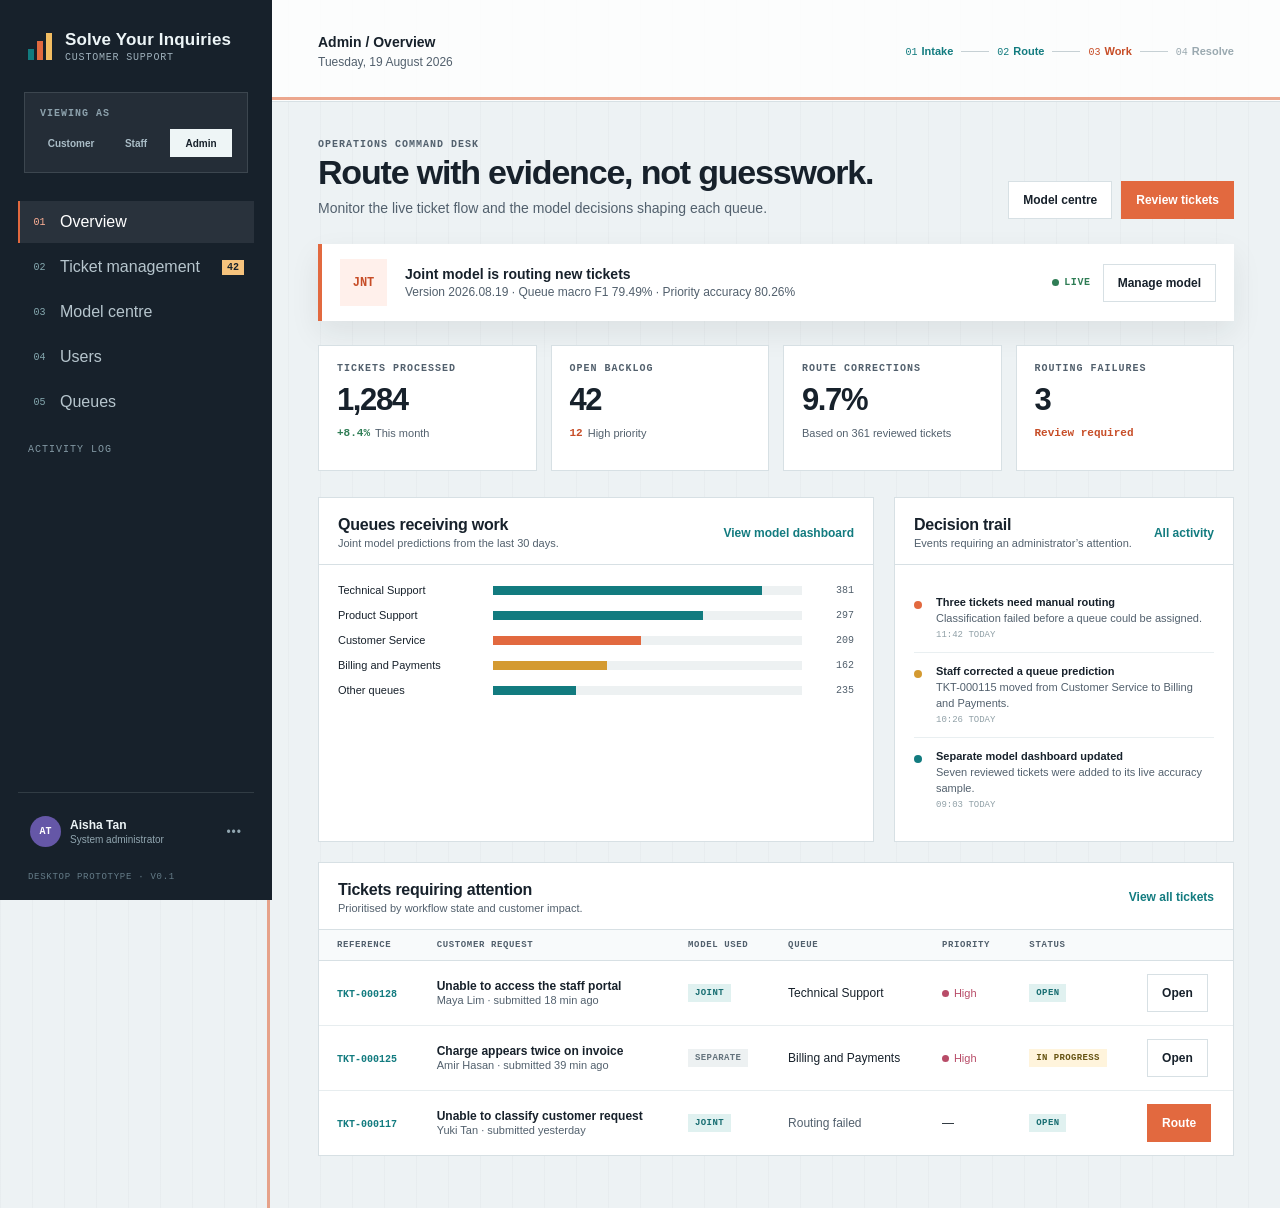
==== web/ui-prototype/index.html @ b02f675e "Tuned hyperparam Implemented Joint model to learn the relation between priority and queue Drafted Fr" ====
<!doctype html>
<html lang="en">
  <head>
    <meta charset="utf-8" />
    <meta name="viewport" content="width=device-width, initial-scale=1" />
    <meta name="description" content="Desktop UI prototype for the customer support ticket system." />
    <title>Signal Desk — Ticket Operations</title>
    <link rel="stylesheet" href="styles.css" />
  </head>
  <body>
    <div class="app-shell">
      <aside class="sidebar" aria-label="Primary navigation">
        <a class="brand" href="#" data-action="go-dashboard" aria-label="Return to dashboard">
          <span class="brand-mark" aria-hidden="true"><i></i><i></i><i></i></span>
          <span>
            <strong>Solve Your Inquiries</strong>
            <small>customer support</small>
          </span>
        </a>

        <section class="role-picker" aria-label="Prototype role selector">
          <span class="eyebrow">Viewing as</span>
          <div class="role-buttons" role="group" aria-label="Select a prototype role">
            <button class="role-button" type="button" data-role="customer">Customer</button>
            <button class="role-button" type="button" data-role="staff">Staff</button>
            <button class="role-button active" type="button" data-role="admin">Admin</button>
          </div>
        </section>

        <nav id="primary-navigation" class="primary-navigation"></nav>

        <div class="sidebar-foot">
          <div id="account-menu-shell" class="account-menu-shell">
          <button id="account-menu-trigger" class="user-chip" type="button" data-action="toggle-account-menu" aria-expanded="false" aria-controls="account-menu">
            <span class="avatar avatar-admin">AT</span>
            <span>
              <strong id="user-name">Aisha Tan</strong>
              <small id="user-role">System administrator</small>
            </span>
            <span class="account-menu-caret" aria-hidden="true">•••</span>
          </button>
          <div id="account-menu" class="account-popover" role="menu" aria-label="Account menu" hidden>
            <div class="account-popover-profile"><span>Signed in as</span><strong id="account-menu-name">Aisha Tan</strong><small id="account-menu-role">System administrator</small></div>
            <div class="account-popover-actions">
              <button class="account-menu-item" type="button" role="menuitem" data-action="edit-profile">Edit profile</button>
              <button class="account-menu-item" type="button" role="menuitem" data-action="change-password">Change password</button>
              <span class="account-menu-divider" aria-hidden="true"></span>
              <button class="account-menu-item account-menu-danger" type="button" role="menuitem" data-action="log-out">Log out</button>
            </div>
          </div>
          </div>
          <p class="prototype-note">DESKTOP PROTOTYPE · V0.1</p>
        </div>
      </aside>

      <section class="workspace">
        <header class="topbar">
          <div>
            <p id="breadcrumb" class="breadcrumb">Administrator / Overview</p>
            <p class="date-line">Tuesday, 19 August 2026</p>
          </div>
          <div class="routing-rail" aria-label="Ticket workflow">
            <span class="rail-step complete">01 <b>Intake</b></span>
            <span class="rail-line"></span>
            <span class="rail-step complete">02 <b>Route</b></span>
            <span class="rail-line"></span>
            <span class="rail-step current">03 <b>Work</b></span>
            <span class="rail-line"></span>
            <span class="rail-step">04 <b>Resolve</b></span>
          </div>
        </header>

        <main id="main-content" class="main-content" tabindex="-1"></main>
      </section>
    </div>

    <div id="toast" class="toast" role="status" aria-live="polite"></div>
    <script src="app.js"></script>
  </body>
</html>
---- web/ui-prototype/styles.css ----
:root {
  --ink: #17212b;
  --ink-soft: #52606d;
  --slate: #253746;
  --mist: #edf2f4;
  --paper: #ffffff;
  --line: #d7e0e4;
  --signal: #e2693f;
  --signal-deep: #c74d27;
  --teal: #127b7f;
  --teal-pale: #e0f1f0;
  --gold: #d49a31;
  --gold-pale: #fff4dc;
  --violet: #6557a7;
  --rose: #b84c68;
  --success: #2f7d55;
  --sidebar-width: 272px;
  --shadow: 0 12px 30px rgba(23, 33, 43, 0.08);
  font-family: "Segoe UI", "Helvetica Neue", Arial, sans-serif;
  color: var(--ink);
  background: var(--mist);
}

* { box-sizing: border-box; }

body {
  margin: 0;
  min-width: 1180px;
  min-height: 100vh;
  background:
    linear-gradient(90deg, rgba(23, 33, 43, 0.025) 1px, transparent 1px) 0 0 / 32px 32px,
    var(--mist);
}

button, input, select, textarea { font: inherit; }
button { cursor: pointer; }

.app-shell { min-height: 100vh; }

.sidebar {
  position: fixed;
  z-index: 2;
  inset: 0 auto 0 0;
  display: flex;
  flex-direction: column;
  width: var(--sidebar-width);
  height: 100vh;
  overflow-y: auto;
  padding: 30px 18px 18px;
  color: #edf5f7;
  background: var(--ink);
}

.brand { display: flex; align-items: center; gap: 12px; padding: 0 10px 29px; color: inherit; text-decoration: none; }
.brand strong { display: block; font-family: Bahnschrift, "Arial Narrow", sans-serif; font-size: 17px; font-weight: 700; letter-spacing: 0.01em; white-space: nowrap; }
.brand small { display: block; margin-top: 2px; color: #9eb0bb; font-family: Consolas, monospace; font-size: 10px; letter-spacing: 0.08em; text-transform: uppercase; }
.brand-mark { display: flex; align-items: end; gap: 3px; width: 25px; height: 27px; }
.brand-mark i { display: block; width: 6px; background: var(--signal); }
.brand-mark i:nth-child(1) { height: 11px; background: var(--teal); }
.brand-mark i:nth-child(2) { height: 19px; }
.brand-mark i:nth-child(3) { height: 27px; background: #f2bd62; }

.eyebrow { display: block; color: var(--ink-soft); font-family: Consolas, monospace; font-size: 10px; font-weight: 700; letter-spacing: 0.1em; text-transform: uppercase; }
.role-picker { margin: 0 6px 28px; padding: 15px; border: 1px solid rgba(220, 238, 240, 0.13); background: rgba(255, 255, 255, 0.055); }
.role-picker .eyebrow { color: #8ca1ac; }
.role-buttons { display: grid; grid-template-columns: repeat(3, 1fr); gap: 3px; margin-top: 10px; }
.role-button { min-height: 28px; padding: 3px 1px; color: #aabdc7; border: 0; background: transparent; font-size: 10px; font-weight: 700; }
.role-button.active { color: var(--ink); background: #eef5f6; }

.primary-navigation { display: grid; gap: 3px; }
.nav-section-label { margin: 18px 10px 6px; color: #8298a3; font-family: Consolas, monospace; font-size: 10px; letter-spacing: 0.1em; text-transform: uppercase; }
.nav-item { display: flex; align-items: center; gap: 11px; min-height: 42px; padding: 0 10px; color: #b6c5cd; border: 0; border-left: 2px solid transparent; background: transparent; text-align: left; }
.nav-item:hover { color: #ffffff; background: rgba(255, 255, 255, 0.055); }
.nav-item.active { color: #fff; border-left-color: var(--signal); background: rgba(255, 255, 255, 0.08); }
.nav-mark { display: inline-grid; place-items: center; width: 19px; color: #85a8af; font-family: Consolas, monospace; font-size: 10px; }
.nav-item.active .nav-mark { color: #ffb196; }
.nav-badge { margin-left: auto; min-width: 22px; padding: 2px 5px; color: var(--ink); background: #f4f7f8; font-family: Consolas, monospace; font-size: 10px; font-weight: 700; text-align: center; }
.nav-badge.warm { background: #f6c37d; }
.nav-badges { display: flex; gap: 5px; margin-left: auto; }
.nav-badges .nav-badge { margin-left: 0; border: 1px solid rgba(215, 224, 228, 0.8); }
.nav-badges .nav-badge.warm { border-color: #f6c37d; }

.sidebar-foot { margin-top: auto; padding: 17px 7px 0; border-top: 1px solid rgba(222, 239, 240, 0.13); }
.account-menu-shell { position: relative; }
.user-chip { display: flex; align-items: center; width: 100%; gap: 9px; padding: 6px 5px; color: inherit; border: 0; background: transparent; text-align: left; }
.user-chip:hover, .user-chip[aria-expanded="true"] { background: rgba(255, 255, 255, 0.08); }
.user-chip strong { display: block; font-size: 12px; }
.user-chip small { display: block; margin-top: 2px; color: #91a6b0; font-size: 10px; }
.avatar { display: inline-grid; flex: 0 0 31px; place-items: center; width: 31px; height: 31px; color: #fff; background: var(--violet); border-radius: 50%; font-family: Consolas, monospace; font-size: 10px; font-weight: 700; }
.avatar-customer { background: var(--teal); }
.avatar-staff { background: var(--gold); color: var(--ink); }
.account-menu-caret { margin-left: auto; color: #91a6b0; font-size: 12px; letter-spacing: 1px; }
.account-popover { position: absolute; z-index: 10; bottom: calc(100% + 12px); left: 0; width: 236px; padding: 8px; color: #edf5f7; border: 1px solid rgba(220, 238, 240, 0.2); background: #20313e; box-shadow: 0 18px 42px rgba(6, 13, 20, 0.44); }
.account-popover-profile { padding: 12px; border-left: 3px solid var(--teal); background: rgba(255, 255, 255, 0.06); }
.account-popover-profile span { display: block; color: #9eb0bb; font-family: Consolas, monospace; font-size: 9px; letter-spacing: 0.07em; text-transform: uppercase; }
.account-popover-profile strong { display: block; margin-top: 6px; font-size: 12px; }
.account-popover-profile small { display: block; margin-top: 2px; color: #aabdc7; font-size: 10px; }
.account-popover-actions { display: grid; gap: 2px; padding-top: 7px; }
.account-menu-item { width: 100%; min-height: 34px; padding: 0 10px; color: #dce8ec; border: 0; background: transparent; font-size: 11px; font-weight: 700; text-align: left; }
.account-menu-item:hover { color: #fff; background: rgba(255, 255, 255, 0.09); }
.account-menu-divider { display: block; height: 1px; margin: 5px 0; background: rgba(220, 238, 240, 0.15); }
.account-menu-danger { color: #ffae92; }
.account-menu-danger:hover { color: #fff1ec; background: rgba(226, 105, 63, 0.2); }
.prototype-note { margin: 19px 3px 0; color: #657c88; font-family: Consolas, monospace; font-size: 9px; letter-spacing: 0.08em; }

.workspace { min-width: 0; min-height: 100vh; margin-left: var(--sidebar-width); }
.topbar { display: flex; align-items: center; justify-content: space-between; min-height: 102px; padding: 22px 46px 20px; border-bottom: 1px solid var(--line); background: rgba(255, 255, 255, 0.84); }
.breadcrumb { margin: 0; color: var(--ink); font-family: Bahnschrift, "Arial Narrow", sans-serif; font-size: 14px; font-weight: 700; }
.date-line { margin: 5px 0 0; color: var(--ink-soft); font-size: 12px; }
.routing-rail { display: flex; align-items: center; gap: 8px; }
.routing-rail[hidden] { display: none; }
.topbar.customer-topbar { justify-content: flex-start; min-height: 68px; padding-top: 17px; padding-bottom: 17px; }
.topbar.customer-topbar .date-line { margin: 0; }
.rail-step { display: flex; align-items: baseline; gap: 4px; color: #9aa9b0; font-family: Consolas, monospace; font-size: 10px; }
.rail-step b { font-family: "Segoe UI", sans-serif; font-size: 11px; }
.rail-step.complete { color: var(--teal); }
.rail-step.current { color: var(--signal-deep); }
.rail-line { display: block; width: 28px; height: 1px; background: #c6d0d4; }

.main-content { max-width: 1540px; padding: 37px 46px 52px; }
.page-heading { display: flex; align-items: end; justify-content: space-between; gap: 24px; margin-bottom: 25px; }
.page-heading h1 { max-width: 680px; margin: 5px 0 0; font-family: Bahnschrift, "Arial Narrow", sans-serif; font-size: 34px; font-weight: 700; letter-spacing: -0.035em; line-height: 1; }
.page-heading p { margin: 9px 0 0; color: var(--ink-soft); font-size: 14px; line-height: 1.5; }
.heading-actions { display: flex; align-items: center; gap: 9px; }

.button { min-height: 38px; padding: 0 14px; border: 1px solid var(--ink); background: var(--ink); color: #fff; font-size: 12px; font-weight: 700; }
.button:hover { background: var(--slate); }
.button.secondary { color: var(--ink); border-color: var(--line); background: var(--paper); }
.button.secondary:hover { border-color: var(--ink-soft); background: #f8fafb; }
.button.signal { border-color: var(--signal); background: var(--signal); }
.button.signal:hover { border-color: var(--signal-deep); background: var(--signal-deep); }
.button.text { min-height: auto; padding: 0; color: var(--teal); border: 0; background: transparent; }

.model-banner { display: grid; grid-template-columns: auto minmax(0, 1fr) auto; align-items: center; gap: 18px; margin-bottom: 24px; padding: 15px 18px; border-left: 4px solid var(--signal); background: var(--paper); box-shadow: var(--shadow); }
.model-token { display: grid; place-items: center; width: 47px; height: 47px; color: var(--signal-deep); background: #fff0eb; font-family: Consolas, monospace; font-size: 12px; font-weight: 700; }
.model-banner strong { display: block; font-size: 14px; }
.model-banner p { margin: 3px 0 0; color: var(--ink-soft); font-size: 12px; }
.model-banner-actions { display: flex; align-items: center; gap: 12px; }
.live-dot { display: inline-flex; align-items: center; gap: 5px; color: var(--success); font-family: Consolas, monospace; font-size: 10px; font-weight: 700; letter-spacing: 0.06em; }
.live-dot::before { width: 7px; height: 7px; content: ""; background: currentColor; border-radius: 50%; }

.metric-grid { display: grid; grid-template-columns: repeat(4, minmax(0, 1fr)); gap: 14px; margin-bottom: 26px; }
.customer-metric-grid { grid-template-columns: repeat(2, minmax(0, 1fr)); max-width: 740px; }
.metric-card { min-height: 126px; padding: 17px 18px; border: 1px solid var(--line); background: var(--paper); }
.metric-card .eyebrow { margin-bottom: 10px; }
.metric-card-header { display: flex; align-items: flex-start; justify-content: space-between; min-height: 20px; margin-bottom: 10px; }
.metric-card-header .eyebrow { margin-bottom: 0; }
.metric-swap { display: grid; place-items: center; width: 24px; height: 24px; margin: -4px -4px 0 8px; color: var(--teal); border: 1px solid var(--line); background: var(--paper); font-size: 15px; line-height: 1; }
.metric-swap:hover { color: var(--signal-deep); border-color: var(--signal); background: #fff7f3; }
.metric-value { font-family: Bahnschrift, "Arial Narrow", sans-serif; font-size: 31px; font-weight: 700; letter-spacing: -0.045em; line-height: 1; }
.metric-footer { display: flex; align-items: center; gap: 5px; margin-top: 12px; color: var(--ink-soft); font-size: 11px; }
.period-label { color: var(--teal); font-family: Consolas, monospace; font-size: 9px; font-weight: 700; letter-spacing: 0.04em; text-transform: uppercase; }
.trend { color: var(--success); font-family: Consolas, monospace; font-weight: 700; }
.trend.warn { color: var(--signal-deep); }

.two-column { display: grid; grid-template-columns: minmax(0, 1.5fr) minmax(340px, 0.86fr); gap: 20px; }
.panel { border: 1px solid var(--line); background: var(--paper); }
.panel-head { display: flex; align-items: center; justify-content: space-between; gap: 18px; padding: 18px 19px 15px; border-bottom: 1px solid var(--line); }
.panel-head h2 { margin: 0; font-family: Bahnschrift, "Arial Narrow", sans-serif; font-size: 16px; letter-spacing: -0.015em; }
.panel-head p { margin: 3px 0 0; color: var(--ink-soft); font-size: 11px; }
.panel-body { padding: 19px; }

.bar-list { display: grid; gap: 13px; }
.bar-row { display: grid; grid-template-columns: 145px minmax(0, 1fr) 42px; align-items: center; gap: 10px; }
.bar-label { overflow: hidden; font-size: 11px; text-overflow: ellipsis; white-space: nowrap; }
.bar-track { height: 9px; overflow: hidden; background: #edf1f2; }
.bar-fill { display: block; height: 100%; background: var(--teal); }
.bar-fill.signal { background: var(--signal); }
.bar-fill.gold { background: var(--gold); }
.bar-value { color: var(--ink-soft); font-family: Consolas, monospace; font-size: 10px; text-align: right; }

.activity-list { display: grid; gap: 0; }
.activity-item { display: grid; grid-template-columns: 12px minmax(0, 1fr); gap: 10px; padding: 12px 0; border-bottom: 1px solid #e9eff1; }
.activity-item:last-child { border-bottom: 0; }
.activity-dot { width: 8px; height: 8px; margin-top: 5px; background: var(--teal); border-radius: 50%; }
.activity-dot.signal { background: var(--signal); }
.activity-dot.gold { background: var(--gold); }
.activity-item strong { display: block; font-size: 11px; font-weight: 700; }
.activity-item p { margin: 3px 0 0; color: var(--ink-soft); font-size: 11px; line-height: 1.45; }
.activity-item time { display: block; margin-top: 3px; color: #90a0a7; font-family: Consolas, monospace; font-size: 9px; }

.table-panel { margin-top: 20px; }
.data-table { width: 100%; border-collapse: collapse; }
.data-table th { padding: 10px 18px; color: var(--ink-soft); border-bottom: 1px solid var(--line); background: #f8fafb; font-family: Consolas, monospace; font-size: 9px; font-weight: 700; letter-spacing: 0.07em; text-align: left; text-transform: uppercase; }
.data-table td { padding: 13px 18px; border-bottom: 1px solid #e7edef; font-size: 12px; vertical-align: middle; }
.data-table tr:last-child td { border-bottom: 0; }
.data-table tbody tr:hover { background: #fbfcfc; }
.customer-ticket-row { cursor: pointer; }
.customer-ticket-row:hover td { background: #f7fbfb; }
.customer-ticket-row:focus { position: relative; outline: 3px solid rgba(226, 105, 63, 0.5); outline-offset: -3px; }
.customer-ticket-row.draft-ticket-row td { background: #fbfcfc; }
.customer-ticket-row.draft-ticket-row:hover td { background: #f2f7f8; }
.ticket-code { color: var(--teal); font-family: Consolas, monospace; font-size: 10px; font-weight: 700; }
.ticket-subject { display: block; max-width: 260px; overflow: hidden; font-weight: 700; text-overflow: ellipsis; white-space: nowrap; }
.muted { color: var(--ink-soft); font-size: 11px; }
.status { display: inline-block; padding: 4px 7px; font-family: Consolas, monospace; font-size: 9px; font-weight: 700; letter-spacing: 0.04em; text-transform: uppercase; }
.status.open { color: #176d71; background: var(--teal-pale); }
.status.progress { color: #665312; background: var(--gold-pale); }
.status.waiting { color: #76566a; background: #f7eaf0; }
.status.resolved { color: #376c4b; background: #e5f2e9; }
.status.draft { color: #64737d; background: #edf1f2; }
.status.pending-close { color: #4c5a7a; background: #e8edf8; }
.priority { display: inline-flex; align-items: center; gap: 5px; font-size: 11px; }
.priority::before { width: 7px; height: 7px; content: ""; background: currentColor; border-radius: 50%; }
.priority.high { color: var(--rose); }
.priority.medium { color: var(--gold); }
.priority.low { color: var(--teal); }
.row-action { min-height: 30px; padding: 0 10px; white-space: nowrap; font-size: 10px; }
.draft-actions { display: flex; align-items: center; gap: 12px; white-space: nowrap; }
.button.danger-text { color: var(--signal-deep); }
.customer-action-note { display: inline-block; color: #4c5a7a; font-family: Consolas, monospace; font-size: 9px; font-weight: 700; letter-spacing: 0.03em; text-transform: uppercase; }
.customer-action-note.closed { color: var(--success); }

.tabs { display: flex; gap: 4px; padding: 0 19px; border-bottom: 1px solid var(--line); }
.tab { padding: 12px 3px 10px; margin-right: 16px; color: var(--ink-soft); border: 0; border-bottom: 2px solid transparent; background: transparent; font-size: 11px; font-weight: 700; }
.tab.active { color: var(--ink); border-bottom-color: var(--signal); }
.model-compare { display: grid; grid-template-columns: 1fr 1fr; gap: 1px; margin-bottom: 20px; background: var(--line); }
.compare-card { min-height: 136px; padding: 18px; background: var(--paper); }
.compare-card.selected { border-top: 3px solid var(--signal); }
.compare-card h3 { margin: 0; font-size: 13px; }
.compare-card p { margin: 5px 0 0; color: var(--ink-soft); font-size: 11px; line-height: 1.4; }
.compare-stat { margin-top: 15px; font-family: Bahnschrift, sans-serif; font-size: 24px; font-weight: 700; letter-spacing: -0.03em; }

.form-shell { max-width: 850px; }
.form-card { padding: 28px; border: 1px solid var(--line); background: var(--paper); box-shadow: var(--shadow); }
.account-form-shell { max-width: 760px; }
.account-form-card { overflow: hidden; }
.account-identity-strip { display: flex; align-items: center; gap: 14px; margin: -28px -28px 26px; padding: 20px 28px; border-bottom: 1px solid var(--line); background: #f8fafb; }
.account-profile-avatar { display: grid; flex: 0 0 44px; place-items: center; width: 44px; height: 44px; color: #fff; background: var(--violet); border-radius: 50%; font-family: Consolas, monospace; font-size: 12px; font-weight: 700; }
.account-identity-strip strong { display: block; margin-top: 5px; font-family: Bahnschrift, "Arial Narrow", sans-serif; font-size: 17px; letter-spacing: -0.02em; }
.account-identity-strip p { margin: 3px 0 0; color: var(--ink-soft); font-size: 11px; }
.security-strip { margin: -8px 0 24px; padding: 15px 16px; border-left: 3px solid var(--signal); background: #fff4ef; }
.security-strip strong { display: block; margin-top: 7px; font-size: 13px; }
.security-strip p { margin: 4px 0 0; color: #715447; font-size: 11px; line-height: 1.45; }
.password-requirements { display: grid; grid-template-columns: repeat(2, minmax(0, 1fr)); gap: 8px 16px; margin: 19px 0 0; padding: 15px 0 0; border-top: 1px solid var(--line); list-style: none; }
.password-requirements li { position: relative; padding-left: 18px; color: var(--ink-soft); font-size: 11px; }
.password-requirements li::before { position: absolute; left: 0; content: "○"; color: #8ea0a8; font-size: 12px; line-height: 1; }
.password-requirements li.met { color: var(--success); }
.password-requirements li.met::before { content: "✓"; color: var(--success); font-weight: 700; }
.form-grid { display: grid; grid-template-columns: 1fr 1fr; gap: 18px; }
.form-field { display: grid; gap: 7px; }
.form-field.full { grid-column: 1 / -1; }
.form-field label { font-size: 12px; font-weight: 700; }
.form-field label span { color: var(--ink-soft); font-weight: 400; }
.form-field input, .form-field select, .form-field textarea { width: 100%; padding: 10px 11px; color: var(--ink); border: 1px solid #bdcbd1; outline: 0; background: #fff; font-size: 13px; }
.form-field textarea { min-height: 158px; resize: vertical; line-height: 1.5; }
.form-field input:focus, .form-field select:focus, .form-field textarea:focus { border-color: var(--teal); box-shadow: 0 0 0 3px rgba(18, 123, 127, 0.12); }
.field-help { margin: 0; color: var(--ink-soft); font-size: 11px; line-height: 1.45; }
.form-error { margin: 18px 0 0; padding: 11px 13px; color: #8b2c2c; border-left: 3px solid var(--rose); background: #fbebeb; font-size: 12px; line-height: 1.45; }
.form-actions { display: flex; align-items: center; gap: 9px; margin-top: 23px; }
.notice { display: flex; gap: 10px; margin: 20px 0; padding: 13px 14px; color: #3f5963; border-left: 3px solid var(--teal); background: #edf7f7; font-size: 12px; line-height: 1.5; }
.notice strong { color: var(--ink); }

.queue-banner { display: grid; grid-template-columns: minmax(330px, 1.65fr) repeat(3, minmax(160px, 1fr)); align-items: stretch; margin-bottom: 22px; color: #effafa; background: var(--slate); }
.queue-banner > div { min-width: 0; padding: 18px 22px; }
.queue-banner .eyebrow { color: #aac4ca; }
.queue-banner h2 { margin: 5px 0 0; font-family: Bahnschrift, sans-serif; font-size: 22px; letter-spacing: -0.03em; }
.queue-banner p { margin: 4px 0 0; color: #b9ced2; font-size: 12px; }
.queue-count { display: flex; flex-direction: column; justify-content: center; border-left: 1px solid rgba(255,255,255,0.18); font-family: Consolas, monospace; font-size: 10px; }
.queue-count strong { display: block; margin-top: 4px; color: #fff; font-family: Bahnschrift, sans-serif; font-size: 24px; letter-spacing: -0.03em; }

.empty-state { display: grid; place-items: center; min-height: 320px; padding: 40px; border: 1px dashed #b7c7cd; color: var(--ink-soft); text-align: center; }
.empty-state strong { display: block; margin-bottom: 6px; color: var(--ink); font-family: Bahnschrift, sans-serif; font-size: 18px; }
.empty-state p { max-width: 360px; margin: 0; font-size: 12px; line-height: 1.5; }

.sr-only { position: absolute; width: 1px; height: 1px; padding: 0; margin: -1px; overflow: hidden; clip: rect(0, 0, 0, 0); white-space: nowrap; border: 0; }

.ticket-dialog-backdrop { position: fixed; z-index: 4; inset: 0; display: grid; place-items: center; padding: 36px; background: rgba(23, 33, 43, 0.44); }
.ticket-dialog { width: min(820px, 100%); max-height: calc(100vh - 72px); overflow: auto; border-top: 4px solid var(--signal); background: var(--paper); box-shadow: 0 24px 70px rgba(23, 33, 43, 0.34); }
.ticket-dialog-header { display: flex; align-items: flex-start; justify-content: space-between; gap: 24px; padding: 25px 28px 19px; border-bottom: 1px solid var(--line); }
.ticket-dialog-header h2 { max-width: 620px; margin: 7px 0 0; font-family: Bahnschrift, "Arial Narrow", sans-serif; font-size: 25px; letter-spacing: -0.03em; line-height: 1.1; }
.dialog-close { display: grid; flex: 0 0 34px; place-items: center; width: 34px; height: 34px; padding: 0; color: var(--ink-soft); border: 1px solid var(--line); background: var(--paper); font-size: 24px; line-height: 1; }
.dialog-close:hover { color: var(--ink); border-color: var(--ink-soft); background: #f8fafb; }
.ticket-dialog-meta { display: grid; grid-template-columns: repeat(3, 1fr); gap: 1px; margin: 0; background: var(--line); }
.ticket-dialog-meta > div { min-height: 82px; padding: 15px 28px; background: #f8fafb; }
.ticket-dialog-meta dt { color: var(--ink-soft); font-family: Consolas, monospace; font-size: 9px; font-weight: 700; letter-spacing: 0.08em; text-transform: uppercase; }
.ticket-dialog-meta dd { margin: 9px 0 0; font-size: 12px; }
.ticket-dialog-body { padding: 25px 28px 28px; }
.ticket-dialog-body h3 { margin: 0 0 13px; font-family: Bahnschrift, "Arial Narrow", sans-serif; font-size: 16px; }
.conversation { display: grid; gap: 11px; }
.conversation-message { max-width: 86%; padding: 13px 15px; border-left: 3px solid var(--teal); background: #edf7f7; }
.conversation-message.customer-message { justify-self: end; border-right: 3px solid #c7d1d6; border-left: 0; background: #f5f7f8; }
.conversation-message span { display: block; margin-bottom: 5px; color: var(--ink-soft); font-family: Consolas, monospace; font-size: 9px; font-weight: 700; letter-spacing: 0.07em; text-transform: uppercase; }
.conversation-message p { margin: 0; color: #32444e; font-size: 12px; line-height: 1.55; }
.reply-form { margin-top: 23px; padding-top: 21px; border-top: 1px solid var(--line); }
.reply-form label { display: block; margin-bottom: 8px; font-size: 12px; font-weight: 700; }
.reply-form textarea { width: 100%; min-height: 118px; padding: 10px 11px; color: var(--ink); border: 1px solid #bdcbd1; outline: 0; background: #fff; font-size: 13px; line-height: 1.5; resize: vertical; }
.reply-form textarea:focus { border-color: var(--teal); box-shadow: 0 0 0 3px rgba(18, 123, 127, 0.12); }

.toast { position: fixed; right: 28px; bottom: 28px; z-index: 5; max-width: 360px; padding: 14px 16px; color: #fff; background: var(--ink); box-shadow: 0 16px 32px rgba(23,33,43,.22); font-size: 12px; opacity: 0; pointer-events: none; transform: translateY(12px); transition: opacity .18s ease, transform .18s ease; }
.toast.show { opacity: 1; transform: translateY(0); }

:focus-visible { outline: 3px solid rgba(226, 105, 63, 0.58); outline-offset: 2px; }
@media (prefers-reduced-motion: reduce) { *, *::before, *::after { scroll-behavior: auto !important; transition: none !important; } }
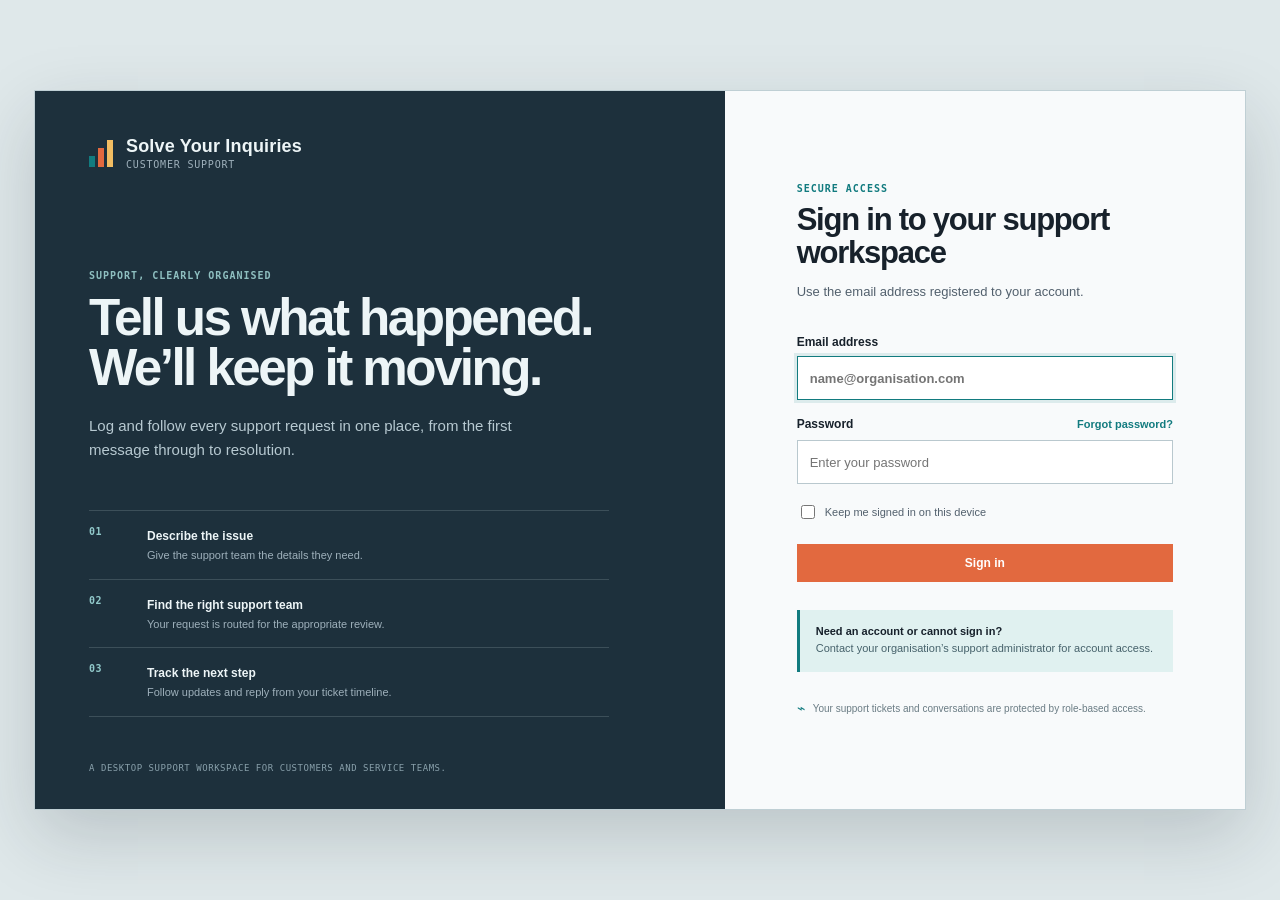
==== commit d6c3b0c6: "Experiment: Merging similar class (IT Support and Technical Support) accuracy increases ~3.5% with t" ====
--- a/web/ui-prototype/index.html
+++ b/web/ui-prototype/index.html
@@ -4,11 +4,46 @@
     <meta charset="utf-8" />
     <meta name="viewport" content="width=device-width, initial-scale=1" />
     <meta name="description" content="Desktop UI prototype for the customer support ticket system." />
-    <title>Signal Desk — Ticket Operations</title>
+    <title>Solve Your Inquiries — Customer Support</title>
+    <!-- DJANGO:BASE -->
     <link rel="stylesheet" href="styles.css" />
   </head>
   <body>
-    <div class="app-shell">
+    <section id="login-screen" class="login-screen" aria-labelledby="login-title">
+      <div class="login-frame">
+        <section class="login-intro" aria-label="About Solve Your Inquiries">
+          <a class="login-brand" href="#" aria-label="Solve Your Inquiries home">
+            <span class="brand-mark" aria-hidden="true"><i></i><i></i><i></i></span>
+            <span><strong>Solve Your Inquiries</strong><small>customer support</small></span>
+          </a>
+          <div class="login-intro-copy">
+            <span class="eyebrow">Support, clearly organised</span>
+            <h1>Tell us what happened.<br />We’ll keep it moving.</h1>
+            <p>Log and follow every support request in one place, from the first message through to resolution.</p>
+          </div>
+          <ol class="login-route" aria-label="How the support service works">
+            <li><span>01</span><div><strong>Describe the issue</strong><p>Give the support team the details they need.</p></div></li>
+            <li><span>02</span><div><strong>Find the right support team</strong><p>Your request is routed for the appropriate review.</p></div></li>
+            <li><span>03</span><div><strong>Track the next step</strong><p>Follow updates and reply from your ticket timeline.</p></div></li>
+          </ol>
+          <p class="login-intro-foot">A desktop support workspace for customers and service teams.</p>
+        </section>
+        <main class="login-card">
+          <div class="login-card-head"><span class="eyebrow">Secure access</span><h2 id="login-title">Sign in to your support workspace</h2><p>Use the email address registered to your account.</p></div>
+          <form id="public-login-form" class="login-form">
+            <label for="login-email">Email address<input id="login-email" name="login-email" type="email" autocomplete="email" placeholder="name@organisation.com" required /></label>
+            <div class="login-password-label"><label for="login-password">Password</label><button class="login-text-action" type="button" data-action="forgot-password">Forgot password?</button></div>
+            <input id="login-password" name="login-password" type="password" autocomplete="current-password" placeholder="Enter your password" required />
+            <label class="login-remember"><input type="checkbox" name="remember-session" /> <span>Keep me signed in on this device</span></label>
+            <button class="button signal login-submit" type="submit">Sign in</button>
+          </form>
+          <div class="login-help"><strong>Need an account or cannot sign in?</strong><p>Contact your organisation’s support administrator for account access.</p></div>
+          <p class="login-security-note"><span aria-hidden="true">⌁</span> Your support tickets and conversations are protected by role-based access.</p>
+        </main>
+      </div>
+    </section>
+
+    <div class="app-shell" hidden>
       <aside class="sidebar" aria-label="Primary navigation">
         <a class="brand" href="#" data-action="go-dashboard" aria-label="Return to dashboard">
           <span class="brand-mark" aria-hidden="true"><i></i><i></i><i></i></span>
@@ -75,6 +110,9 @@
     </div>
 
     <div id="toast" class="toast" role="status" aria-live="polite"></div>
+    <!-- DJANGO:SESSION -->
+    <script src="vendor/gsap.min.js"></script>
+    <script src="motion.js"></script>
     <script src="app.js"></script>
   </body>
 </html>
--- a/web/ui-prototype/styles.css
+++ b/web/ui-prototype/styles.css
@@ -37,6 +37,44 @@
 
 .app-shell { min-height: 100vh; }
 
+.login-screen { display: grid; min-height: 100vh; padding: 34px; background: #dfe8ea; }
+.login-screen[hidden] { display: none; }
+.login-frame { display: grid; grid-template-columns: minmax(0, 1.14fr) minmax(470px, 0.86fr); width: min(1240px, 100%); min-height: 720px; margin: auto; border: 1px solid #bfcfd4; background: var(--paper); box-shadow: 0 26px 68px rgba(23, 33, 43, 0.18); }
+.login-intro { display: flex; flex-direction: column; min-height: 718px; padding: 45px 54px 36px; color: #edf5f7; background: #1d303c; }
+.login-brand { display: flex; align-items: center; gap: 12px; width: max-content; color: inherit; text-decoration: none; }
+.login-brand strong { display: block; font-family: Bahnschrift, "Arial Narrow", sans-serif; font-size: 18px; font-weight: 700; letter-spacing: 0.01em; }
+.login-brand small { display: block; margin-top: 2px; color: #9eb0bb; font-family: Consolas, monospace; font-size: 10px; letter-spacing: 0.08em; text-transform: uppercase; }
+.login-intro-copy { max-width: 570px; margin: 100px 0 48px; }
+.login-intro .eyebrow { color: #8ebfc0; }
+.login-intro h1 { margin: 12px 0 0; font-family: Bahnschrift, "Arial Narrow", sans-serif; font-size: clamp(40px, 4vw, 60px); letter-spacing: -0.05em; line-height: 0.98; }
+.login-intro-copy p { max-width: 460px; margin: 21px 0 0; color: #b7c9d1; font-size: 15px; line-height: 1.6; }
+.login-route { display: grid; gap: 0; max-width: 520px; padding: 0; margin: 0; list-style: none; border-top: 1px solid rgba(220, 238, 240, 0.16); }
+.login-route li { display: grid; grid-template-columns: 44px 1fr; gap: 14px; padding: 15px 0; border-bottom: 1px solid rgba(220, 238, 240, 0.16); }
+.login-route li > span { color: #91c9ca; font-family: Consolas, monospace; font-size: 10px; font-weight: 700; letter-spacing: 0.06em; }
+.login-route strong { font-size: 12px; }
+.login-route p { margin: 4px 0 0; color: #9eb0bb; font-size: 11px; line-height: 1.4; }
+.login-intro-foot { margin: auto 0 0; color: #89a0ab; font-family: Consolas, monospace; font-size: 9px; letter-spacing: 0.06em; text-transform: uppercase; }
+.login-card { display: flex; flex-direction: column; justify-content: center; min-width: 0; padding: 64px 72px; background: #f8fafb; }
+.login-card-head { max-width: 380px; }
+.login-card-head .eyebrow { color: var(--teal); }
+.login-card h2 { margin: 10px 0 0; font-family: Bahnschrift, "Arial Narrow", sans-serif; font-size: 31px; letter-spacing: -0.04em; line-height: 1.06; }
+.login-card-head p { margin: 12px 0 0; color: var(--ink-soft); font-size: 13px; line-height: 1.5; }
+.login-form { display: grid; max-width: 390px; gap: 9px; margin-top: 34px; }
+.login-form > label { display: grid; gap: 7px; color: var(--ink); font-size: 12px; font-weight: 700; }
+.login-form input[type="email"], .login-form input[type="password"] { width: 100%; min-height: 44px; padding: 0 12px; color: var(--ink); border: 1px solid #b9c8ce; outline: 0; background: #fff; font-size: 13px; }
+.login-form input[type="email"]:focus, .login-form input[type="password"]:focus { border-color: var(--teal); box-shadow: 0 0 0 3px rgba(18, 123, 127, 0.12); }
+.login-password-label { display: flex; align-items: baseline; justify-content: space-between; margin-top: 8px; color: var(--ink); font-size: 12px; font-weight: 700; }
+.login-text-action { padding: 0; color: var(--teal); border: 0; background: transparent; font-size: 11px; font-weight: 700; }
+.login-text-action:hover { color: var(--signal-deep); text-decoration: underline; }
+.login-remember { display: flex !important; align-items: center; gap: 8px; margin: 9px 0 13px; color: var(--ink-soft) !important; font-size: 11px !important; font-weight: 400 !important; }
+.login-remember input { width: 14px; height: 14px; accent-color: var(--teal); }
+.login-submit { width: 100%; min-height: 46px; font-size: 13px; }
+.login-help { max-width: 390px; margin-top: 28px; padding: 15px 16px; border-left: 3px solid var(--teal); background: var(--teal-pale); }
+.login-help strong { display: block; font-size: 11px; }
+.login-help p { margin: 4px 0 0; color: #46626b; font-size: 11px; line-height: 1.45; }
+.login-security-note { display: flex; gap: 8px; max-width: 390px; margin: 30px 0 0; color: #6a7c84; font-size: 10px; line-height: 1.45; }
+.login-security-note span { color: var(--teal); font-size: 14px; line-height: 0.9; }
+
 .sidebar {
   position: fixed;
   z-index: 2;
@@ -76,6 +114,7 @@
 .nav-item.active .nav-mark { color: #ffb196; }
 .nav-badge { margin-left: auto; min-width: 22px; padding: 2px 5px; color: var(--ink); background: #f4f7f8; font-family: Consolas, monospace; font-size: 10px; font-weight: 700; text-align: center; }
 .nav-badge.warm { background: #f6c37d; }
+.nav-badge.action { color: #fff; background: var(--signal); box-shadow: 0 0 0 2px rgba(226, 105, 63, 0.16); }
 .nav-badges { display: flex; gap: 5px; margin-left: auto; }
 .nav-badges .nav-badge { margin-left: 0; border: 1px solid rgba(215, 224, 228, 0.8); }
 .nav-badges .nav-badge.warm { border-color: #f6c37d; }
@@ -124,6 +163,7 @@
 .heading-actions { display: flex; align-items: center; gap: 9px; }
 
 .button { min-height: 38px; padding: 0 14px; border: 1px solid var(--ink); background: var(--ink); color: #fff; font-size: 12px; font-weight: 700; }
+.button:disabled { cursor: wait; opacity: 0.62; }
 .button:hover { background: var(--slate); }
 .button.secondary { color: var(--ink); border-color: var(--line); background: var(--paper); }
 .button.secondary:hover { border-color: var(--ink-soft); background: #f8fafb; }
@@ -145,6 +185,14 @@
 .metric-card .eyebrow { margin-bottom: 10px; }
 .metric-card-header { display: flex; align-items: flex-start; justify-content: space-between; min-height: 20px; margin-bottom: 10px; }
 .metric-card-header .eyebrow { margin-bottom: 0; }
+.admin-metric-period-bar { display: flex; align-items: center; justify-content: flex-end; gap: 11px; margin: -6px 0 10px; }
+.admin-metric-period-bar .eyebrow { margin: 0; }
+.metric-period-switcher { display: inline-flex; overflow: hidden; border: 1px solid var(--line); background: var(--paper); }
+.metric-period-button { min-width: 50px; min-height: 29px; padding: 0 10px; color: var(--ink-soft); border: 0; border-right: 1px solid var(--line); background: transparent; font-family: Consolas, monospace; font-size: 9px; font-weight: 700; letter-spacing: 0.05em; text-transform: uppercase; }
+.metric-period-button:last-child { border-right: 0; }
+.metric-period-button:hover { color: var(--ink); background: #f5f8f9; }
+.metric-period-button.active { color: #fff; background: var(--teal); }
+.metric-period-label { display: inline-block; color: var(--teal); font-family: Consolas, monospace; font-size: 9px; font-weight: 700; letter-spacing: 0.04em; text-transform: uppercase; white-space: nowrap; }
 .metric-swap { display: grid; place-items: center; width: 24px; height: 24px; margin: -4px -4px 0 8px; color: var(--teal); border: 1px solid var(--line); background: var(--paper); font-size: 15px; line-height: 1; }
 .metric-swap:hover { color: var(--signal-deep); border-color: var(--signal); background: #fff7f3; }
 .metric-value { font-family: Bahnschrift, "Arial Narrow", sans-serif; font-size: 31px; font-weight: 700; letter-spacing: -0.045em; line-height: 1; }
@@ -154,6 +202,31 @@
 .trend.warn { color: var(--signal-deep); }
 
 .two-column { display: grid; grid-template-columns: minmax(0, 1.5fr) minmax(340px, 0.86fr); gap: 20px; }
+.performance-periods { display: inline-flex; overflow: hidden; border: 1px solid var(--line); background: var(--line); }
+.performance-period { min-height: 36px; padding: 0 13px; color: var(--ink-soft); border: 0; background: var(--paper); font-size: 11px; font-weight: 700; }
+.performance-period:hover { color: var(--teal); background: #f8fafb; }
+.performance-period.active { color: #fff; background: var(--teal); }
+.performance-metric-grid { margin-bottom: 20px; }
+.performance-detail-grid { display: grid; grid-template-columns: minmax(0, 1.45fr) minmax(330px, 0.9fr); gap: 20px; margin-bottom: 20px; }
+.performance-total { color: var(--teal); font-family: Consolas, monospace; font-size: 10px; font-weight: 700; letter-spacing: 0.04em; text-transform: uppercase; white-space: nowrap; }
+.performance-cadence-chart { display: grid; grid-template-columns: repeat(auto-fit, minmax(48px, 1fr)); align-items: end; gap: 10px; min-height: 186px; }
+.performance-bar-column { display: grid; grid-template-rows: 16px 132px 19px; align-items: end; gap: 7px; min-width: 0; text-align: center; }
+.performance-bar-value { color: var(--ink); font-family: Bahnschrift, "Arial Narrow", sans-serif; font-size: 16px; font-weight: 700; }
+.performance-bar-track { display: flex; align-items: end; height: 132px; padding: 0 7px; border-bottom: 2px solid #c8d6da; background: #edf3f4; }
+.performance-bar { display: block; width: 100%; min-height: 10px; background: var(--teal); }
+.performance-bar-label { overflow: hidden; color: var(--ink-soft); font-family: Consolas, monospace; font-size: 9px; letter-spacing: 0.02em; text-overflow: ellipsis; white-space: nowrap; }
+.performance-cadence-caption { margin: 14px 0 0; color: var(--ink-soft); font-size: 11px; }
+.quality-list { display: grid; gap: 0; }
+.quality-row { display: grid; grid-template-columns: minmax(0, 1fr) auto; align-items: center; gap: 15px; padding: 13px 0; border-bottom: 1px solid #e7edef; }
+.quality-row:first-child { padding-top: 0; }
+.quality-row:last-child { padding-bottom: 0; border-bottom: 0; }
+.quality-row strong { display: block; font-size: 11px; }
+.quality-row p { margin: 3px 0 0; color: var(--ink-soft); font-size: 10px; line-height: 1.4; }
+.quality-row > span { color: var(--teal); font-family: Bahnschrift, "Arial Narrow", sans-serif; font-size: 24px; font-weight: 700; letter-spacing: -0.03em; }
+.performance-note { display: grid; grid-template-columns: 16px minmax(0, 1fr); gap: 8px; margin-top: 16px; padding: 12px 13px; color: #3e5860; border-left: 3px solid var(--teal); background: #edf7f7; font-size: 11px; line-height: 1.45; }
+.performance-note > span:first-child { color: var(--teal); font-weight: 700; }
+.performance-note strong { color: var(--ink); }
+.performance-outcomes { margin-top: 0; }
 .panel { border: 1px solid var(--line); background: var(--paper); }
 .panel-head { display: flex; align-items: center; justify-content: space-between; gap: 18px; padding: 18px 19px 15px; border-bottom: 1px solid var(--line); }
 .panel-head h2 { margin: 0; font-family: Bahnschrift, "Arial Narrow", sans-serif; font-size: 16px; letter-spacing: -0.015em; }
@@ -168,6 +241,9 @@
 .bar-fill.signal { background: var(--signal); }
 .bar-fill.gold { background: var(--gold); }
 .bar-value { color: var(--ink-soft); font-family: Consolas, monospace; font-size: 10px; text-align: right; }
+.overdue-queue-panel { border-top: 3px solid var(--gold); }
+.overdue-queue-panel .bar-row.zero .bar-value { color: #9baab0; }
+.overdue-panel-actions { display: flex; align-items: center; gap: 12px; }
 
 .activity-list { display: grid; gap: 0; }
 .activity-item { display: grid; grid-template-columns: 12px minmax(0, 1fr); gap: 10px; padding: 12px 0; border-bottom: 1px solid #e9eff1; }
@@ -179,9 +255,95 @@
 .activity-item p { margin: 3px 0 0; color: var(--ink-soft); font-size: 11px; line-height: 1.45; }
 .activity-item time { display: block; margin-top: 3px; color: #90a0a7; font-family: Consolas, monospace; font-size: 9px; }
 
+.audit-page-heading { margin-bottom: 18px; }
+.audit-retention { display: grid; grid-template-columns: auto minmax(0, 105px); align-items: center; gap: 10px; padding: 12px 15px; border-left: 3px solid var(--teal); background: #edf7f7; }
+.audit-retention strong { color: var(--teal); font-family: Bahnschrift, "Arial Narrow", sans-serif; font-size: 28px; line-height: 1; letter-spacing: -0.04em; }
+.audit-retention span { color: #46636b; font-family: Consolas, monospace; font-size: 9px; font-weight: 700; line-height: 1.4; letter-spacing: 0.04em; text-transform: uppercase; }
+.audit-intro { display: grid; grid-template-columns: 1fr 1fr; margin: 0 0 20px; border: 1px solid var(--line); background: var(--paper); }
+.audit-intro-choice { display: grid; gap: 5px; padding: 14px 18px; color: var(--ink-soft); border: 0; background: var(--paper); font: inherit; text-align: left; cursor: pointer; }
+.audit-intro-choice + .audit-intro-choice { border-left: 1px solid var(--line); }
+.audit-intro-choice .eyebrow { color: var(--teal); }
+.audit-intro-choice > span:last-child { font-size: 11px; }
+.audit-intro-choice:hover { color: var(--ink); background: #f5f9fa; }
+.audit-intro-choice.active { color: var(--ink); background: #f7fbfb; box-shadow: inset 0 -3px 0 var(--teal); }
+.audit-workspace { overflow: hidden; }
+.audit-tabs { padding-left: 19px; }
+.admin-activity-layout { padding: 20px; background: #f7fafb; }
+.admin-activity-list { padding: 0 19px; }
+.admin-activity-item { display: grid; grid-template-columns: 12px minmax(0, 1fr); gap: 11px; padding: 16px 0; border-bottom: 1px solid #e7edef; }
+.admin-activity-item:last-child { border-bottom: 0; }
+.admin-activity-meta { display: flex; align-items: center; justify-content: space-between; gap: 12px; }
+.admin-activity-meta time { color: #90a0a7; font-family: Consolas, monospace; font-size: 9px; white-space: nowrap; }
+.admin-activity-item h2 { margin: 8px 0 0; font-family: Bahnschrift, "Arial Narrow", sans-serif; font-size: 14px; letter-spacing: -0.01em; }
+.admin-activity-item p { margin: 4px 0 0; color: var(--ink-soft); font-size: 11px; line-height: 1.45; }
+.admin-activity-actor { display: block; margin-top: 7px; color: #71838a; font-family: Consolas, monospace; font-size: 9px; font-weight: 700; letter-spacing: 0.02em; }
+.audit-category { display: inline-block; width: max-content; padding: 3px 6px; color: #176d71; background: var(--teal-pale); font-family: Consolas, monospace; font-size: 9px; font-weight: 700; letter-spacing: 0.04em; text-transform: uppercase; }
+.audit-category.routing { color: #76566a; background: #f7eaf0; }
+.audit-category.ticket { color: #665312; background: var(--gold-pale); }
+.audit-category.model { color: #176d71; background: var(--teal-pale); }
+.audit-category.access { color: #4c5a7a; background: #e8edf8; }
+.audit-controls { display: grid; grid-template-columns: minmax(220px, 1fr) 170px auto auto; align-items: end; gap: 12px; padding: 15px 19px; border-bottom: 1px solid var(--line); background: #f8fafb; }
+.audit-controls > label, .audit-search-control { display: grid; gap: 5px; color: var(--ink-soft); font-family: Consolas, monospace; font-size: 9px; font-weight: 700; letter-spacing: 0.06em; text-transform: uppercase; }
+.audit-controls input, .audit-controls select { min-height: 34px; padding: 0 9px; color: var(--ink); border: 1px solid #bdcbd1; background: var(--paper); font-family: "Segoe UI", sans-serif; font-size: 11px; font-weight: 600; letter-spacing: 0; text-transform: none; }
+.audit-search-input { position: relative; }
+.audit-search-input input { width: 100%; padding-right: 45px; box-sizing: border-box; }
+.audit-search-clear { position: absolute; top: 1px; right: 1px; display: grid; place-items: center; width: 36px; height: 32px; padding: 0; color: #62757c; border: 0; background: transparent; font-family: "Segoe UI Symbol", "Segoe UI", sans-serif; font-size: 20px; line-height: 1; cursor: pointer; }
+.audit-search-clear:hover { color: #fff; background: var(--signal); }
+.audit-search-clear:disabled { color: #aebcc1; background: transparent; cursor: default; }
+.audit-control-actions { display: flex; align-items: center; gap: 9px; min-height: 34px; }
+.audit-control-actions .button { min-height: 34px; white-space: nowrap; }
+.audit-result-count { align-self: center; margin-top: 17px; color: var(--ink-soft); font-size: 10px; white-space: nowrap; }
+.audit-table-wrap { overflow-x: auto; }
+.audit-table { min-width: 900px; }
+.audit-table td { vertical-align: top; }
+.audit-table td > strong { display: block; font-size: 11px; }
+.audit-table .muted { display: block; max-width: 350px; margin-top: 4px; line-height: 1.4; }
+.audit-time { color: #61747c; font-family: Consolas, monospace; font-size: 10px; white-space: nowrap; }
+.audit-record { color: var(--teal); font-family: Consolas, monospace; font-size: 10px; font-weight: 700; white-space: nowrap; }
+.routing-failed-label { color: var(--signal-deep); font-family: Consolas, monospace; font-size: 10px; font-weight: 700; }
+.attention-reason { display: inline-block; padding: 4px 7px; font-family: Consolas, monospace; font-size: 9px; font-weight: 700; letter-spacing: 0.04em; text-transform: uppercase; white-space: nowrap; }
+.attention-reason.routing-failure { color: #9a3d24; background: #fff0eb; }
+.attention-reason.overdue { color: #665312; background: var(--gold-pale); }
+.admin-attention-row td:first-child { border-left: 3px solid transparent; }
+.admin-attention-row:has(.attention-reason.routing-failure) td:first-child { border-left-color: var(--signal); }
+.admin-attention-row:has(.attention-reason.overdue) td:first-child { border-left-color: var(--gold); }
+.admin-ticket-management-note, .admin-ticket-note { display: flex; gap: 10px; padding: 13px 14px; color: #3f5963; border-left: 3px solid var(--teal); background: #edf7f7; font-size: 12px; line-height: 1.5; }
+.admin-ticket-management-note { margin: -5px 0 20px; }
+.admin-ticket-management-note > span:first-child, .admin-ticket-note > span:first-child { color: var(--teal); font-weight: 700; }
+.admin-ticket-management-note strong, .admin-ticket-note strong { color: var(--ink); }
+.admin-ticket-table-wrap { overflow-x: auto; }
+.admin-ticket-table .data-table { min-width: 1180px; }
+.admin-management-attention { border-top: 3px solid var(--signal); }
+
 .table-panel { margin-top: 20px; }
+.ticket-pool-page .queue-banner { margin-top: 2px; }
+.ticket-pool-filters, .my-tickets-filters { display: flex; align-items: end; gap: 13px; padding: 13px 19px; border-bottom: 1px solid var(--line); background: #f8fafb; }
+.ticket-pool-filters label, .my-tickets-filters label { display: grid; gap: 5px; min-width: 164px; color: var(--ink-soft); font-family: Consolas, monospace; font-size: 9px; font-weight: 700; letter-spacing: 0.06em; text-transform: uppercase; }
+.ticket-pool-filters select, .my-tickets-filters select { min-height: 32px; padding: 0 9px; color: var(--ink); border: 1px solid #bdcbd1; background: var(--paper); font-family: "Segoe UI", sans-serif; font-size: 11px; font-weight: 600; letter-spacing: 0; text-transform: none; }
+.ticket-pool-filters .button, .my-tickets-filters .button { margin: 0 3px 7px 1px; }
+.ticket-pool-filter-count, .my-tickets-filter-count { margin: 0 0 8px auto; color: var(--ink-soft); font-size: 11px; white-space: nowrap; }
+.admin-ticket-controls { margin-top: 20px; padding: 14px 18px; border-top: 3px solid var(--teal); background: #f8fafb; }
+.admin-ticket-searchbar { display: grid; grid-template-columns: minmax(260px, 1fr) auto auto auto; align-items: end; gap: 10px; }
+.admin-ticket-searchbar > label, .staff-my-tickets-search > label { display: grid; gap: 5px; color: var(--ink-soft); font-family: Consolas, monospace; font-size: 9px; font-weight: 700; letter-spacing: 0.06em; text-transform: uppercase; }
+.admin-ticket-search-input, .staff-my-tickets-search-input { position: relative; display: block; }
+.admin-ticket-search-input input, .staff-my-tickets-search-input input { width: 100%; min-height: 34px; padding: 0 39px 0 10px; color: var(--ink); border: 1px solid #bdcbd1; outline: 0; background: var(--paper); font-family: "Segoe UI", sans-serif; font-size: 11px; text-transform: none; }
+.admin-ticket-search-input input:focus, .staff-my-tickets-search-input input:focus { border-color: var(--teal); box-shadow: 0 0 0 3px rgba(18, 123, 127, 0.12); }
+.admin-ticket-search-clear, .staff-my-tickets-search-input button { position: absolute; top: 1px; right: 1px; display: grid; place-items: center; width: 34px; height: 32px; padding: 0; color: #62757c; border: 0; background: transparent; font-family: "Segoe UI Symbol", "Segoe UI", sans-serif; font-size: 18px; line-height: 1; cursor: pointer; }
+.admin-ticket-search-clear:hover, .staff-my-tickets-search-input button:hover { color: #fff; background: var(--signal); }
+.admin-ticket-search-clear:disabled, .staff-my-tickets-search-input button:disabled { color: #aebcc1; background: transparent; cursor: default; }
+.admin-ticket-result-count { align-self: center; color: var(--ink-soft); font-size: 11px; white-space: nowrap; }
+.admin-ticket-filters { display: flex; align-items: end; gap: 13px; padding-top: 14px; border-top: 1px solid var(--line); }
+.admin-ticket-filter-grid { display: grid; grid-template-columns: repeat(6, minmax(120px, 1fr)); flex: 1; gap: 10px; }
+.admin-ticket-filters label { display: grid; gap: 5px; color: var(--ink-soft); font-family: Consolas, monospace; font-size: 9px; font-weight: 700; letter-spacing: 0.06em; text-transform: uppercase; }
+.admin-ticket-filters select { min-height: 32px; padding: 0 9px; color: var(--ink); border: 1px solid #bdcbd1; background: var(--paper); font-family: "Segoe UI", sans-serif; font-size: 11px; font-weight: 600; letter-spacing: 0; text-transform: none; }
+.admin-ticket-filters .button { margin-bottom: 1px; white-space: nowrap; }
+.staff-my-tickets-search { display: grid; grid-template-columns: minmax(250px, 1fr) auto; align-items: end; gap: 9px; min-width: 350px; margin-right: auto; }
+.table-empty { margin: 0; padding: 9px 0; color: var(--ink-soft); font-size: 12px; text-align: center; }
 .data-table { width: 100%; border-collapse: collapse; }
 .data-table th { padding: 10px 18px; color: var(--ink-soft); border-bottom: 1px solid var(--line); background: #f8fafb; font-family: Consolas, monospace; font-size: 9px; font-weight: 700; letter-spacing: 0.07em; text-align: left; text-transform: uppercase; }
+.table-sort { display: inline-flex; align-items: center; gap: 5px; padding: 0; color: inherit; border: 0; background: transparent; font: inherit; letter-spacing: inherit; text-transform: inherit; }
+.table-sort:hover, .table-sort.active { color: var(--teal); }
+.table-sort span { color: var(--signal-deep); font-family: "Segoe UI Symbol", sans-serif; font-size: 12px; line-height: 1; }
 .data-table td { padding: 13px 18px; border-bottom: 1px solid #e7edef; font-size: 12px; vertical-align: middle; }
 .data-table tr:last-child td { border-bottom: 0; }
 .data-table tbody tr:hover { background: #fbfcfc; }
@@ -200,6 +362,8 @@
 .status.resolved { color: #376c4b; background: #e5f2e9; }
 .status.draft { color: #64737d; background: #edf1f2; }
 .status.pending-close { color: #4c5a7a; background: #e8edf8; }
+.status.reopened { color: #6a4a85; background: #eee7f6; }
+.closure-window { display: block; margin-top: 5px; color: #4c5a7a; font-family: Consolas, monospace; font-size: 9px; font-weight: 700; letter-spacing: 0.03em; text-transform: uppercase; white-space: nowrap; }
 .priority { display: inline-flex; align-items: center; gap: 5px; font-size: 11px; }
 .priority::before { width: 7px; height: 7px; content: ""; background: currentColor; border-radius: 50%; }
 .priority.high { color: var(--rose); }
@@ -210,6 +374,22 @@
 .button.danger-text { color: var(--signal-deep); }
 .customer-action-note { display: inline-block; color: #4c5a7a; font-family: Consolas, monospace; font-size: 9px; font-weight: 700; letter-spacing: 0.03em; text-transform: uppercase; }
 .customer-action-note.closed { color: var(--success); }
+.closed-ticket-pagination { display: flex; align-items: center; justify-content: space-between; gap: 16px; padding: 13px 18px; border-top: 1px solid var(--line); background: #f8fafb; }
+.closed-ticket-pagination > span { color: var(--ink-soft); font-size: 11px; }
+.closed-ticket-pagination > div { display: flex; gap: 8px; }
+.closed-ticket-pagination .button { min-height: 32px; padding: 0 11px; font-size: 10px; }
+.closed-ticket-pagination .button:disabled { cursor: default; color: #9aa8ae; border-color: #dbe3e6; background: #f5f7f8; }
+.table-pagination { display: flex; align-items: center; justify-content: space-between; gap: 16px; padding: 13px 18px; border-top: 1px solid var(--line); background: #f8fafb; }
+.table-pagination-status { display: flex; align-items: center; gap: 24px; }
+.table-pagination > span { color: var(--ink-soft); font-size: 11px; }
+.table-pagination-status > span { color: var(--ink-soft); font-size: 11px; }
+.table-pagination > div { display: flex; gap: 8px; }
+.table-page-jump { display: inline-flex; align-items: center; gap: 6px; margin-left: 4px; padding-left: 12px; border-left: 1px solid var(--line); color: var(--ink-soft); font-family: Consolas, monospace; font-size: 9px; font-weight: 700; letter-spacing: 0.05em; text-transform: uppercase; white-space: nowrap; }
+.table-page-jump input { width: 52px; min-height: 30px; padding: 0 7px; color: var(--ink); border: 1px solid #bdcbd1; background: var(--paper); font-family: "Segoe UI", sans-serif; font-size: 11px; font-weight: 600; letter-spacing: 0; text-align: center; text-transform: none; }
+.table-page-jump input:focus { border-color: var(--teal); box-shadow: 0 0 0 3px rgba(18, 123, 127, 0.12); outline: 0; }
+.table-pagination > button + button { margin-left: 8px; }
+.table-pagination .button { min-height: 32px; padding: 0 11px; font-size: 10px; }
+.table-pagination .button:disabled { cursor: default; color: #9aa8ae; border-color: #dbe3e6; background: #f5f7f8; }
 
 .tabs { display: flex; gap: 4px; padding: 0 19px; border-bottom: 1px solid var(--line); }
 .tab { padding: 12px 3px 10px; margin-right: 16px; color: var(--ink-soft); border: 0; border-bottom: 2px solid transparent; background: transparent; font-size: 11px; font-weight: 700; }
@@ -220,6 +400,68 @@
 .compare-card h3 { margin: 0; font-size: 13px; }
 .compare-card p { margin: 5px 0 0; color: var(--ink-soft); font-size: 11px; line-height: 1.4; }
 .compare-stat { margin-top: 15px; font-family: Bahnschrift, sans-serif; font-size: 24px; font-weight: 700; letter-spacing: -0.03em; }
+.compare-stats { display: grid; grid-template-columns: repeat(2, minmax(0, 1fr)); gap: 18px; margin-top: 15px; }
+.compare-stats > div { display: grid; gap: 4px; }
+.compare-stats strong { font-family: Bahnschrift, sans-serif; font-size: 23px; letter-spacing: -0.03em; }
+.compare-stats small { color: var(--ink-soft); font-family: Consolas, monospace; font-size: 8px; font-weight: 700; letter-spacing: 0.05em; text-transform: uppercase; }
+.compare-card .button:disabled { color: #53656d; border-color: #c9d5da; background: #eef3f4; cursor: default; }
+.model-centre-support { display: grid; grid-template-columns: minmax(0, 1.15fr) minmax(420px, 0.85fr); gap: 20px; }
+.deployment-control-panel { border-top: 3px solid var(--teal); }
+.deployment-facts { display: grid; grid-template-columns: 1fr 1fr; gap: 1px; margin: 0; background: var(--line); }
+.deployment-facts > div { min-height: 74px; padding: 14px 16px; background: #f8fafb; }
+.deployment-facts dt { color: var(--ink-soft); font-family: Consolas, monospace; font-size: 9px; font-weight: 700; letter-spacing: 0.06em; text-transform: uppercase; }
+.deployment-facts dd { margin: 7px 0 0; color: var(--ink); font-size: 12px; font-weight: 700; line-height: 1.4; }
+.model-inspection-note { display: grid; grid-template-columns: 16px minmax(0, 1fr); gap: 8px; margin-top: 16px; padding: 12px 13px; color: #3e5860; border-left: 3px solid var(--teal); background: #edf7f7; font-size: 11px; line-height: 1.45; }
+.model-inspection-note > span { color: var(--teal); font-weight: 700; }
+.model-inspection-note p { margin: 0; }
+.model-inspection-note strong { color: var(--ink); }
+.model-register-panel { overflow: hidden; }
+.model-register-row { display: grid; grid-template-columns: 1fr 0.9fr 0.8fr 0.7fr; align-items: center; gap: 12px; min-height: 52px; padding: 0 18px; border-bottom: 1px solid #e7edef; font-size: 11px; }
+.model-register-head { min-height: 35px; color: var(--ink-soft); background: #f8fafb; font-family: Consolas, monospace; font-size: 9px; font-weight: 700; letter-spacing: 0.06em; text-transform: uppercase; }
+.register-status { display: inline-flex; width: max-content; padding: 4px 7px; color: #64737d; background: #edf1f2; font-family: Consolas, monospace; font-size: 9px; font-weight: 700; letter-spacing: 0.04em; text-transform: uppercase; }
+.register-status.active { color: #176d71; background: var(--teal-pale); }
+.panel-footnote { padding: 13px 18px; color: var(--ink-soft); background: #fbfcfc; font-size: 10px; line-height: 1.45; }
+.model-dashboard-back { margin: -5px 0 20px; }
+.model-back-button { display: inline-flex; align-items: center; gap: 8px; }
+.model-back-button > span { font-size: 16px; line-height: 1; }
+.model-dashboard-heading { align-items: center; }
+.model-dashboard-identity { display: flex; align-items: center; gap: 12px; min-width: 230px; padding: 12px 14px; border: 1px solid var(--line); background: var(--paper); }
+.model-dashboard-identity .model-token { flex: 0 0 47px; }
+.model-dashboard-identity small { display: block; margin-top: 6px; color: var(--ink-soft); font-family: Consolas, monospace; font-size: 9px; }
+.availability-label { color: #64737d; font-family: Consolas, monospace; font-size: 9px; font-weight: 700; letter-spacing: 0.05em; text-transform: uppercase; }
+.model-dashboard-metrics { margin-bottom: 20px; }
+.model-evaluation-grid { display: grid; grid-template-columns: 1fr 1fr; gap: 20px; margin-bottom: 20px; }
+.model-evaluation-panel { border-top: 3px solid var(--teal); }
+.model-evaluation-panel + .model-evaluation-panel { border-top-color: var(--gold); }
+.model-evaluation-panel .panel-head { align-items: flex-start; }
+.model-evaluation-panel .panel-head .eyebrow { margin-bottom: 7px; }
+.model-metric-list { display: grid; grid-template-columns: 1fr 1fr; gap: 1px; background: var(--line); }
+.model-metric-row { display: flex; align-items: center; justify-content: space-between; gap: 16px; min-height: 58px; padding: 0 18px; background: #f8fafb; }
+.model-metric-row span { color: var(--ink-soft); font-size: 11px; }
+.model-metric-row strong { font-family: Bahnschrift, "Arial Narrow", sans-serif; font-size: 20px; letter-spacing: -0.03em; }
+.model-operational-period-bar { display: flex; align-items: center; justify-content: space-between; gap: 18px; margin: 0 0 12px; padding: 12px 14px; border-left: 3px solid var(--teal); background: #edf7f7; }
+.model-operational-period-bar .eyebrow { margin-bottom: 5px; color: var(--teal); }
+.model-operational-period-bar p { margin: 0; color: #3e5860; font-size: 11px; }
+.model-operational-grid { display: grid; grid-template-columns: minmax(0, 1.45fr) minmax(390px, 0.72fr); gap: 20px; }
+.model-operational-grid .panel-head { align-items: flex-start; }
+.model-operational-grid .panel-head .eyebrow { margin-bottom: 7px; }
+.queue-volume-panel { border-top: 3px solid var(--teal); }
+.priority-volume-panel { overflow: hidden; border-top: 3px solid var(--signal); }
+.prediction-volume-list { display: grid; gap: 12px; }
+.prediction-volume-row { display: grid; grid-template-columns: minmax(180px, 1.15fr) minmax(180px, 2fr) 46px 42px; align-items: center; gap: 12px; min-height: 22px; }
+.prediction-volume-label { color: var(--ink); font-size: 11px; }
+.prediction-volume-track { height: 9px; overflow: hidden; background: #e9eef0; }
+.prediction-volume-track > span { display: block; height: 100%; background: var(--teal); }
+.prediction-volume-row strong { font-family: Bahnschrift, "Arial Narrow", sans-serif; font-size: 14px; text-align: right; }
+.prediction-volume-row small { color: var(--ink-soft); font-family: Consolas, monospace; font-size: 9px; text-align: right; }
+.priority-volume-list { display: grid; gap: 1px; background: var(--line); }
+.priority-volume-row { position: relative; display: grid; grid-template-columns: 1fr auto; align-content: center; gap: 6px 18px; min-height: 108px; padding: 18px 20px 18px 24px; background: #f8fafb; }
+.priority-volume-row::before { position: absolute; inset: 0 auto 0 0; width: 4px; background: var(--teal); content: ""; }
+.priority-volume-row.high::before { background: var(--rose); }
+.priority-volume-row.medium::before { background: var(--gold); }
+.priority-volume-label { color: var(--ink); font-size: 12px; font-weight: 700; }
+.priority-volume-row strong { grid-row: 1 / 3; grid-column: 2; align-self: center; font-family: Bahnschrift, "Arial Narrow", sans-serif; font-size: 31px; letter-spacing: -0.04em; }
+.priority-volume-row > span:last-child { color: var(--ink-soft); font-size: 10px; }
 
 .form-shell { max-width: 850px; }
 .form-card { padding: 28px; border: 1px solid var(--line); background: var(--paper); box-shadow: var(--shadow); }
@@ -243,10 +485,16 @@
 .form-field label { font-size: 12px; font-weight: 700; }
 .form-field label span { color: var(--ink-soft); font-weight: 400; }
 .form-field input, .form-field select, .form-field textarea { width: 100%; padding: 10px 11px; color: var(--ink); border: 1px solid #bdcbd1; outline: 0; background: #fff; font-size: 13px; }
+.account-form-card input[readonly] { color: #52616a; border-color: #d5dfe3; background: #f3f6f7; cursor: default; }
 .form-field textarea { min-height: 158px; resize: vertical; line-height: 1.5; }
 .form-field input:focus, .form-field select:focus, .form-field textarea:focus { border-color: var(--teal); box-shadow: 0 0 0 3px rgba(18, 123, 127, 0.12); }
 .field-help { margin: 0; color: var(--ink-soft); font-size: 11px; line-height: 1.45; }
 .form-error { margin: 18px 0 0; padding: 11px 13px; color: #8b2c2c; border-left: 3px solid var(--rose); background: #fbebeb; font-size: 12px; line-height: 1.45; }
+.draft-empty-prompt { display: flex; align-items: center; justify-content: space-between; gap: 20px; margin-top: 20px; padding: 14px 15px; color: #6f3c2c; border: 1px solid #e8b4a5; border-left: 3px solid var(--signal); background: #fff5f1; }
+.draft-empty-prompt strong { color: var(--ink); font-size: 12px; }
+.draft-empty-prompt p { margin: 4px 0 0; color: #715447; font-size: 11px; line-height: 1.45; }
+.draft-empty-actions { display: flex; flex: 0 0 auto; align-items: center; gap: 8px; }
+.draft-empty-actions .button { min-height: 32px; padding: 0 11px; font-size: 10px; }
 .form-actions { display: flex; align-items: center; gap: 9px; margin-top: 23px; }
 .notice { display: flex; gap: 10px; margin: 20px 0; padding: 13px 14px; color: #3f5963; border-left: 3px solid var(--teal); background: #edf7f7; font-size: 12px; line-height: 1.5; }
 .notice strong { color: var(--ink); }
@@ -259,6 +507,116 @@
 .queue-count { display: flex; flex-direction: column; justify-content: center; border-left: 1px solid rgba(255,255,255,0.18); font-family: Consolas, monospace; font-size: 10px; }
 .queue-count strong { display: block; margin-top: 4px; color: #fff; font-family: Bahnschrift, sans-serif; font-size: 24px; letter-spacing: -0.03em; }
 
+.staff-directory-heading { align-items: end; }
+.queue-dashboard { margin-bottom: 30px; padding: 20px; border: 1px solid var(--line); border-top: 3px solid var(--teal); background: var(--paper); box-shadow: var(--shadow); }
+.queue-dashboard-head { display: flex; align-items: end; justify-content: space-between; gap: 24px; margin-bottom: 18px; }
+.queue-dashboard-head h2, .staff-directory-section-head h2 { margin: 6px 0 0; font-family: Bahnschrift, "Arial Narrow", sans-serif; font-size: 23px; letter-spacing: -0.03em; }
+.queue-dashboard-head p, .staff-directory-section-head p { margin: 5px 0 0; color: var(--ink-soft); font-size: 11px; line-height: 1.45; }
+.queue-dashboard-controls { display: flex; align-items: end; gap: 12px; }
+.queue-dashboard-filter { display: grid; flex: 0 0 270px; gap: 6px; color: var(--ink-soft); font-family: Consolas, monospace; font-size: 9px; font-weight: 700; letter-spacing: 0.06em; text-transform: uppercase; }
+.queue-dashboard-filter select { min-height: 37px; padding: 0 10px; color: var(--ink); border: 1px solid #a9c3c8; outline: 0; background: #f5fbfb; font-family: "Segoe UI", sans-serif; font-size: 11px; font-weight: 600; letter-spacing: 0; text-transform: none; }
+.queue-dashboard-filter select:focus { border-color: var(--teal); box-shadow: 0 0 0 3px rgba(18, 123, 127, 0.12); }
+.queue-period-control { display: grid; gap: 6px; color: var(--ink-soft); font-family: Consolas, monospace; font-size: 9px; font-weight: 700; letter-spacing: 0.06em; text-transform: uppercase; }
+.queue-period-control .metric-period-switcher { min-height: 37px; }
+.queue-period-control .metric-period-button { min-width: 55px; min-height: 35px; padding: 0 9px; }
+.queue-kpi-grid { display: grid; grid-template-columns: repeat(4, minmax(0, 1fr)); gap: 1px; margin-bottom: 18px; background: var(--line); }
+.queue-kpi-grid article { min-height: 94px; padding: 15px 16px; background: #f8fafb; }
+.queue-kpi-grid article:first-child { border-top: 3px solid var(--teal); }
+.queue-kpi-grid article:nth-child(2) { border-top: 3px solid #8ea3aa; }
+.queue-kpi-grid article:nth-child(3) { border-top: 3px solid var(--rose); }
+.queue-kpi-grid article:nth-child(4) { border-top: 3px solid var(--gold); }
+.queue-kpi-grid strong { display: block; margin-top: 6px; font-family: Bahnschrift, "Arial Narrow", sans-serif; font-size: 29px; letter-spacing: -0.04em; }
+.queue-kpi-grid small { display: block; margin-top: 4px; color: var(--ink-soft); font-size: 10px; }
+.queue-trend-panel { min-height: 208px; padding: 17px; border: 1px solid var(--line); border-left: 3px solid var(--teal); background: #fbfcfc; }
+.queue-trend-panel h3 { margin: 5px 0 0; font-family: Bahnschrift, "Arial Narrow", sans-serif; font-size: 17px; letter-spacing: -0.02em; }
+.queue-trend-panel .panel-head { min-height: auto; padding: 0 0 9px; border-bottom: 0; }
+.queue-trend-panel .panel-head > strong { color: var(--teal); font-family: Bahnschrift, "Arial Narrow", sans-serif; font-size: 18px; }
+.queue-trend-chart { padding-top: 2px; }
+.queue-trend-chart svg { display: block; width: 100%; height: 132px; overflow: visible; }
+.queue-trend-chart line { stroke: #dce6e8; stroke-width: 1; }
+.queue-trend-chart polygon { fill: rgba(18, 123, 127, 0.10); }
+.queue-trend-chart polyline { fill: none; stroke: var(--teal); stroke-width: 3; stroke-linecap: square; stroke-linejoin: round; }
+.queue-trend-chart circle { fill: var(--paper); stroke: var(--teal); stroke-width: 2; }
+.queue-trend-labels { display: grid; grid-template-columns: repeat(7, 1fr); margin: -9px 4px 0; color: var(--ink-soft); font-family: Consolas, monospace; font-size: 8px; text-align: center; }
+.staff-directory-section { padding-top: 3px; border-top: 1px solid #ccd9dd; }
+.staff-directory-section-head { display: flex; align-items: end; justify-content: space-between; gap: 18px; margin: 21px 0 14px; }
+.staff-directory-toolbar { display: flex; align-items: end; justify-content: space-between; gap: 18px; margin-bottom: 20px; padding: 16px 19px; background: #f8fafb; }
+.staff-directory-selection { color: var(--ink-soft); font-size: 11px; }
+.staff-directory-selection strong { color: var(--ink); }
+.staff-directory-count { color: var(--ink-soft); font-size: 11px; white-space: nowrap; }
+.staff-directory-count strong { margin-right: 4px; color: var(--teal); font-family: Bahnschrift, "Arial Narrow", sans-serif; font-size: 22px; letter-spacing: -0.03em; }
+.staff-card-grid { display: grid; grid-template-columns: repeat(3, minmax(0, 1fr)); gap: 16px; }
+.staff-card { display: grid; gap: 17px; min-width: 0; padding: 20px; border: 1px solid var(--line); border-top: 3px solid var(--teal); background: var(--paper); box-shadow: var(--shadow); }
+.staff-card-top { display: grid; grid-template-columns: 42px minmax(0, 1fr); align-items: center; gap: 10px; }
+.staff-avatar { display: grid; place-items: center; width: 42px; height: 42px; color: #fff; background: var(--violet); border-radius: 50%; font-family: Consolas, monospace; font-size: 11px; font-weight: 700; letter-spacing: 0.03em; }
+.staff-avatar.large { flex: 0 0 52px; width: 52px; height: 52px; color: var(--teal); background: var(--teal-pale); font-size: 16px; }
+.staff-card-identity { min-width: 0; }
+.staff-card-identity h2 { overflow: hidden; margin: 0; color: var(--ink); font-family: Bahnschrift, "Arial Narrow", sans-serif; font-size: 18px; letter-spacing: -0.02em; text-overflow: ellipsis; white-space: nowrap; }
+.staff-card-identity p { overflow: hidden; margin: 3px 0 0; color: var(--ink-soft); font-size: 11px; text-overflow: ellipsis; white-space: nowrap; }
+.staff-status { grid-column: 1 / -1; display: inline-flex; align-items: center; gap: 5px; width: max-content; color: #4e6770; font-family: Consolas, monospace; font-size: 9px; font-weight: 700; letter-spacing: 0.05em; text-transform: uppercase; }
+.staff-status i { width: 7px; height: 7px; background: var(--teal); border-radius: 50%; }
+.staff-status.in-a-ticket i { background: var(--gold); }
+.staff-status.away i { background: #97a8ae; }
+.staff-card-queue { display: grid; gap: 5px; padding: 12px 13px; border-left: 3px solid var(--teal); background: #edf7f7; }
+.staff-card-queue .eyebrow { color: #497078; }
+.staff-card-queue strong { font-size: 12px; }
+.staff-card-metrics { display: grid; grid-template-columns: repeat(3, 1fr); gap: 1px; background: var(--line); }
+.staff-card-metrics > div { min-width: 0; padding: 10px 9px; background: #f8fafb; }
+.staff-card-metrics span { display: block; overflow: hidden; color: var(--ink-soft); font-family: Consolas, monospace; font-size: 8px; font-weight: 700; letter-spacing: 0.04em; text-overflow: ellipsis; text-transform: uppercase; white-space: nowrap; }
+.staff-card-metrics strong { display: block; margin-top: 6px; font-family: Bahnschrift, "Arial Narrow", sans-serif; font-size: 20px; letter-spacing: -0.03em; }
+.staff-card-footer { display: flex; align-items: center; justify-content: space-between; gap: 10px; padding-top: 1px; }
+.staff-card-footer > span { min-width: 0; overflow: hidden; color: var(--ink-soft); font-size: 10px; text-overflow: ellipsis; white-space: nowrap; }
+.staff-card-footer .button { flex: 0 0 auto; min-height: 31px; padding: 0 10px; font-size: 10px; }
+.staff-directory-empty { grid-column: 1 / -1; padding: 55px 30px; border: 1px dashed #b7c7cd; color: var(--ink-soft); text-align: center; }
+.staff-directory-empty strong { display: block; color: var(--ink); font-family: Bahnschrift, sans-serif; font-size: 17px; }
+.staff-directory-empty p { margin: 6px 0 0; font-size: 11px; }
+.staff-user-dialog { width: min(960px, 100%); border-top-color: var(--teal); }
+.staff-user-dialog-header { align-items: center; }
+.staff-dialog-person { display: flex; align-items: center; gap: 13px; min-width: 0; }
+.staff-dialog-person p { margin: 4px 0 0; color: var(--ink-soft); font-size: 11px; }
+.staff-user-dialog-body { display: grid; grid-template-columns: minmax(0, 1.05fr) minmax(320px, 0.95fr); }
+.staff-user-form { padding: 24px 28px 28px; }
+.form-section-heading { margin-bottom: 20px; }
+.form-section-heading h3 { margin: 6px 0 0; font-family: Bahnschrift, "Arial Narrow", sans-serif; font-size: 17px; letter-spacing: -0.02em; }
+.form-section-heading p { margin: 5px 0 0; color: var(--ink-soft); font-size: 11px; line-height: 1.45; }
+.staff-user-form label { display: grid; gap: 6px; margin-top: 14px; color: var(--ink); font-size: 11px; font-weight: 700; }
+.staff-user-form input, .staff-user-form select { min-height: 37px; padding: 0 10px; color: var(--ink); border: 1px solid #bdcbd1; outline: 0; background: #fff; font-family: "Segoe UI", sans-serif; font-size: 12px; }
+.staff-user-form input:focus, .staff-user-form select:focus { border-color: var(--teal); box-shadow: 0 0 0 3px rgba(18, 123, 127, 0.12); }
+.profile-name-grid { display: grid; grid-template-columns: 1fr 1fr; gap: 12px; }
+.profile-name-grid label { margin-top: 0; }
+.staff-user-summary { display: flex; flex-direction: column; gap: 20px; padding: 24px; border-left: 1px solid var(--line); background: #f7fafb; }
+.staff-summary-head { display: flex; align-items: flex-start; justify-content: space-between; gap: 14px; }
+.staff-summary-head h3 { margin: 6px 0 0; font-family: Bahnschrift, "Arial Narrow", sans-serif; font-size: 18px; letter-spacing: -0.02em; }
+.staff-summary-head p { margin: 5px 0 0; color: var(--ink-soft); font-size: 10px; line-height: 1.4; }
+.staff-summary-periods { flex: 0 0 auto; }
+.staff-summary-periods .metric-period-button { min-height: 29px; padding: 0 7px; font-size: 9px; }
+.staff-summary-metrics { display: grid; gap: 1px; background: var(--line); }
+.staff-summary-metrics article { min-height: 85px; padding: 13px; background: var(--paper); }
+.staff-summary-metrics strong { display: block; margin-top: 7px; font-family: Bahnschrift, "Arial Narrow", sans-serif; font-size: 25px; letter-spacing: -0.04em; }
+.staff-summary-metrics small { display: block; margin-top: 3px; color: var(--ink-soft); font-size: 10px; }
+.staff-sla-section { padding: 0; background: var(--paper); }
+.staff-overall-sla { display: flex; align-items: end; justify-content: space-between; gap: 12px; padding: 13px; border-left: 3px solid var(--teal); background: #edf7f7; }
+.staff-overall-sla strong { color: var(--teal); }
+.staff-sla-caption { padding-bottom: 4px; color: #52717a; font-family: Consolas, monospace; font-size: 8px; font-weight: 700; letter-spacing: 0.05em; text-transform: uppercase; }
+.staff-priority-sla-grid { display: grid; grid-template-columns: repeat(3, 1fr); gap: 1px; background: var(--line); }
+.staff-priority-sla-grid article { position: relative; min-height: 63px; padding: 10px 9px; background: #f8fafb; }
+.staff-priority-sla-grid article::before { position: absolute; inset: 0 auto 0 0; width: 3px; background: var(--teal); content: ""; }
+.staff-priority-sla-grid article.high::before { background: var(--rose); }
+.staff-priority-sla-grid article.medium::before { background: var(--gold); }
+.staff-priority-sla-grid span { display: block; color: var(--ink-soft); font-family: Consolas, monospace; font-size: 8px; font-weight: 700; letter-spacing: 0.04em; text-transform: uppercase; }
+.staff-priority-sla-grid strong { margin-top: 5px; font-size: 17px; }
+.staff-summary-activity { display: grid; gap: 8px; margin-top: auto; padding: 13px; border-left: 3px solid var(--teal); background: var(--teal-pale); color: #3f5963; font-size: 11px; }
+.staff-user-summary-empty { justify-content: center; color: var(--ink-soft); }
+.staff-user-summary-empty h3 { margin: 7px 0 0; color: var(--ink); font-family: Bahnschrift, "Arial Narrow", sans-serif; font-size: 19px; line-height: 1.15; }
+.staff-user-summary-empty p { margin: 8px 0 0; font-size: 11px; line-height: 1.5; }
+.staff-delete-button { margin-top: 16px; }
+.button.danger { color: #fff; border-color: #a7462d; background: #b64d31; }
+.button.danger:hover { border-color: #8e3620; background: #9d4028; }
+.staff-delete-confirm { display: grid; gap: 8px; margin-top: 17px; padding: 13px; color: #7c432f; border-left: 3px solid var(--signal); background: #fff2ed; font-size: 11px; line-height: 1.4; }
+.staff-delete-confirm strong { color: var(--ink); }
+.staff-delete-confirm > div { display: flex; gap: 8px; margin-top: 2px; }
+.staff-delete-confirm .button { min-height: 31px; padding: 0 10px; font-size: 10px; }
+
 .empty-state { display: grid; place-items: center; min-height: 320px; padding: 40px; border: 1px dashed #b7c7cd; color: var(--ink-soft); text-align: center; }
 .empty-state strong { display: block; margin-bottom: 6px; color: var(--ink); font-family: Bahnschrift, sans-serif; font-size: 18px; }
 .empty-state p { max-width: 360px; margin: 0; font-size: 12px; line-height: 1.5; }
@@ -266,29 +624,82 @@
 .sr-only { position: absolute; width: 1px; height: 1px; padding: 0; margin: -1px; overflow: hidden; clip: rect(0, 0, 0, 0); white-space: nowrap; border: 0; }
 
 .ticket-dialog-backdrop { position: fixed; z-index: 4; inset: 0; display: grid; place-items: center; padding: 36px; background: rgba(23, 33, 43, 0.44); }
-.ticket-dialog { width: min(820px, 100%); max-height: calc(100vh - 72px); overflow: auto; border-top: 4px solid var(--signal); background: var(--paper); box-shadow: 0 24px 70px rgba(23, 33, 43, 0.34); }
+.ticket-dialog { width: min(820px, 100%); max-height: calc(100vh - 72px); overflow-y: auto; border-top: 4px solid var(--signal); background: var(--paper); box-shadow: 0 24px 70px rgba(23, 33, 43, 0.34); }
+.staff-ticket-dialog { border-top-color: var(--teal); }
 .ticket-dialog-header { display: flex; align-items: flex-start; justify-content: space-between; gap: 24px; padding: 25px 28px 19px; border-bottom: 1px solid var(--line); }
 .ticket-dialog-header h2 { max-width: 620px; margin: 7px 0 0; font-family: Bahnschrift, "Arial Narrow", sans-serif; font-size: 25px; letter-spacing: -0.03em; line-height: 1.1; }
 .dialog-close { display: grid; flex: 0 0 34px; place-items: center; width: 34px; height: 34px; padding: 0; color: var(--ink-soft); border: 1px solid var(--line); background: var(--paper); font-size: 24px; line-height: 1; }
 .dialog-close:hover { color: var(--ink); border-color: var(--ink-soft); background: #f8fafb; }
 .ticket-dialog-meta { display: grid; grid-template-columns: repeat(3, 1fr); gap: 1px; margin: 0; background: var(--line); }
 .ticket-dialog-meta > div { min-height: 82px; padding: 15px 28px; background: #f8fafb; }
+.customer-ticket-dialog .ticket-dialog-meta { grid-template-columns: repeat(2, minmax(0, 1fr)); }
 .ticket-dialog-meta dt { color: var(--ink-soft); font-family: Consolas, monospace; font-size: 9px; font-weight: 700; letter-spacing: 0.08em; text-transform: uppercase; }
 .ticket-dialog-meta dd { margin: 9px 0 0; font-size: 12px; }
 .ticket-dialog-body { padding: 25px 28px 28px; }
 .ticket-dialog-body h3 { margin: 0 0 13px; font-family: Bahnschrift, "Arial Narrow", sans-serif; font-size: 16px; }
+.admin-ticket-request p { margin: 0; color: #32444e; font-size: 12px; line-height: 1.55; }
+.admin-model-used .status { display: inline-block; }
+.admin-model-confidence { display: block; margin-top: 5px; color: #4f6870; font-size: 9px; line-height: 1.35; }
+.admin-model-confidence.unavailable { color: var(--signal-deep); }
+.ticket-dialog-meta > .admin-previous-prediction { grid-column: 1 / -1; display: grid; grid-template-columns: 1fr 2fr; align-items: center; min-height: 60px; padding: 11px 28px; border-left: 3px solid var(--signal); background: #fff8f4; }
+.admin-previous-prediction dd { display: flex; align-items: center; gap: 18px; margin: 0; }
+.admin-previous-prediction dd > span { display: grid; gap: 3px; }
+.admin-previous-prediction small { color: #7a624e; font-family: Consolas, monospace; font-size: 8px; font-weight: 700; letter-spacing: 0.06em; text-transform: uppercase; }
+.admin-previous-prediction strong { color: var(--ink); font-size: 11px; }
+.admin-previous-prediction em { margin-left: auto; color: #806655; font-size: 10px; font-style: normal; }
+.admin-ticket-conversation { margin-top: 22px; padding-top: 20px; border-top: 1px solid var(--line); }
+.admin-conversation-heading { display: flex; align-items: center; justify-content: space-between; gap: 14px; margin-bottom: 13px; }
+.admin-conversation-heading h3 { margin: 0; }
+.admin-conversation-heading span { color: var(--ink-soft); font-family: Consolas, monospace; font-size: 9px; font-weight: 700; letter-spacing: 0.06em; text-transform: uppercase; }
+.admin-ticket-dialog .conversation { padding-bottom: 4px; }
+.admin-ticket-note { margin: 20px 0; }
+.admin-force-close { display: grid; grid-template-columns: minmax(0, 1fr) minmax(260px, 1.2fr) auto; align-items: end; gap: 16px; margin: 20px 0; padding: 16px; border: 1px solid #e5b3a3; border-left: 3px solid var(--signal); background: #fff8f4; }
+.admin-force-close-copy { align-self: center; }
+.admin-force-close-copy strong { display: block; margin-top: 5px; color: var(--ink); font-size: 13px; }
+.admin-force-close-copy p { max-width: 280px; margin: 5px 0 0; color: #715447; font-size: 10px; line-height: 1.45; }
+.admin-force-close .form-field { min-width: 0; }
+.admin-force-close textarea { display: block; width: 100%; min-height: 58px; padding: 8px 9px; color: var(--ink); border: 1px solid #d7aaa0; background: #fff; font: inherit; font-size: 11px; line-height: 1.4; resize: vertical; }
+.admin-force-close textarea:focus { border-color: var(--signal-deep); box-shadow: 0 0 0 3px rgba(226, 105, 63, 0.12); outline: 0; }
+.admin-force-close .form-actions { align-self: end; margin: 0; }
+.admin-force-close-button { color: #fff; border-color: #b6472c; background: #b6472c; white-space: nowrap; }
+.admin-force-close-button:hover { border-color: #86321e; background: #86321e; }
+.admin-closed-state { margin: 20px 0; padding: 13px 14px; border-left: 3px solid var(--ink-soft); background: #f5f7f8; }
+.admin-closed-state strong { display: block; color: var(--ink); font-size: 12px; }
+.admin-closed-state p { margin: 4px 0 0; color: var(--ink-soft); font-size: 11px; }
+.admin-ticket-actions { position: sticky; z-index: 1; bottom: 0; margin: 0 -28px -28px; padding: 17px 28px 22px; border-top: 1px solid var(--line); background: rgba(255, 255, 255, 0.97); box-shadow: 0 -9px 18px rgba(23, 33, 43, 0.08); }
+.admin-ticket-actions .form-grid { grid-template-columns: repeat(3, minmax(0, 1fr)); gap: 12px; }
 .conversation { display: grid; gap: 11px; }
 .conversation-message { max-width: 86%; padding: 13px 15px; border-left: 3px solid var(--teal); background: #edf7f7; }
 .conversation-message.customer-message { justify-self: end; border-right: 3px solid #c7d1d6; border-left: 0; background: #f5f7f8; }
+.staff-ticket-dialog .conversation-message.customer-message { justify-self: start; border-right: 0; border-left: 3px solid var(--teal); background: #edf7f7; }
+.staff-ticket-dialog .conversation-message.staff-message { justify-self: end; border-right: 3px solid #c7d1d6; border-left: 0; background: #f5f7f8; }
+.staff-ticket-dialog .conversation { min-height: 218px; max-height: 248px; overflow-y: auto; align-content: start; padding-right: 10px; }
+.staff-ticket-dialog .reply-form { margin-top: 17px; padding-top: 15px; }
+.staff-ticket-dialog .reply-form textarea { min-height: 88px; }
 .conversation-message span { display: block; margin-bottom: 5px; color: var(--ink-soft); font-family: Consolas, monospace; font-size: 9px; font-weight: 700; letter-spacing: 0.07em; text-transform: uppercase; }
 .conversation-message p { margin: 0; color: #32444e; font-size: 12px; line-height: 1.55; }
+.staff-reroute-control { display: flex; align-items: center; justify-content: space-between; gap: 18px; margin-top: 18px; padding: 12px 13px; border-left: 3px solid var(--signal); background: #fff4ef; }
+.staff-reroute-control strong { display: block; color: var(--ink); font-size: 11px; }
+.staff-reroute-control span { display: block; max-width: 410px; margin-top: 3px; color: #715447; font-size: 10px; line-height: 1.4; }
+.staff-reroute-control .button { flex: 0 0 auto; min-height: 32px; padding: 0 10px; border-color: #e5b3a3; background: #fff; font-size: 10px; }
+.staff-reroute-control .button:hover { color: #fff; border-color: var(--signal-deep); background: var(--signal); }
 .reply-form { margin-top: 23px; padding-top: 21px; border-top: 1px solid var(--line); }
 .reply-form label { display: block; margin-bottom: 8px; font-size: 12px; font-weight: 700; }
 .reply-form textarea { width: 100%; min-height: 118px; padding: 10px 11px; color: var(--ink); border: 1px solid #bdcbd1; outline: 0; background: #fff; font-size: 13px; line-height: 1.5; resize: vertical; }
 .reply-form textarea:focus { border-color: var(--teal); box-shadow: 0 0 0 3px rgba(18, 123, 127, 0.12); }
+.reply-form .form-error { margin: 14px 0 0; }
 
 .toast { position: fixed; right: 28px; bottom: 28px; z-index: 5; max-width: 360px; padding: 14px 16px; color: #fff; background: var(--ink); box-shadow: 0 16px 32px rgba(23,33,43,.22); font-size: 12px; opacity: 0; pointer-events: none; transform: translateY(12px); transition: opacity .18s ease, transform .18s ease; }
 .toast.show { opacity: 1; transform: translateY(0); }
 
+.motion-running,
+.motion-running > *,
+.login-frame.motion-running,
+.login-route li.motion-running,
+.ticket-dialog.motion-running,
+.ticket-dialog-backdrop.motion-running,
+.account-popover.motion-running,
+.toast.motion-running { will-change: transform, opacity; }
+
 :focus-visible { outline: 3px solid rgba(226, 105, 63, 0.58); outline-offset: 2px; }
 @media (prefers-reduced-motion: reduce) { *, *::before, *::after { scroll-behavior: auto !important; transition: none !important; } }
